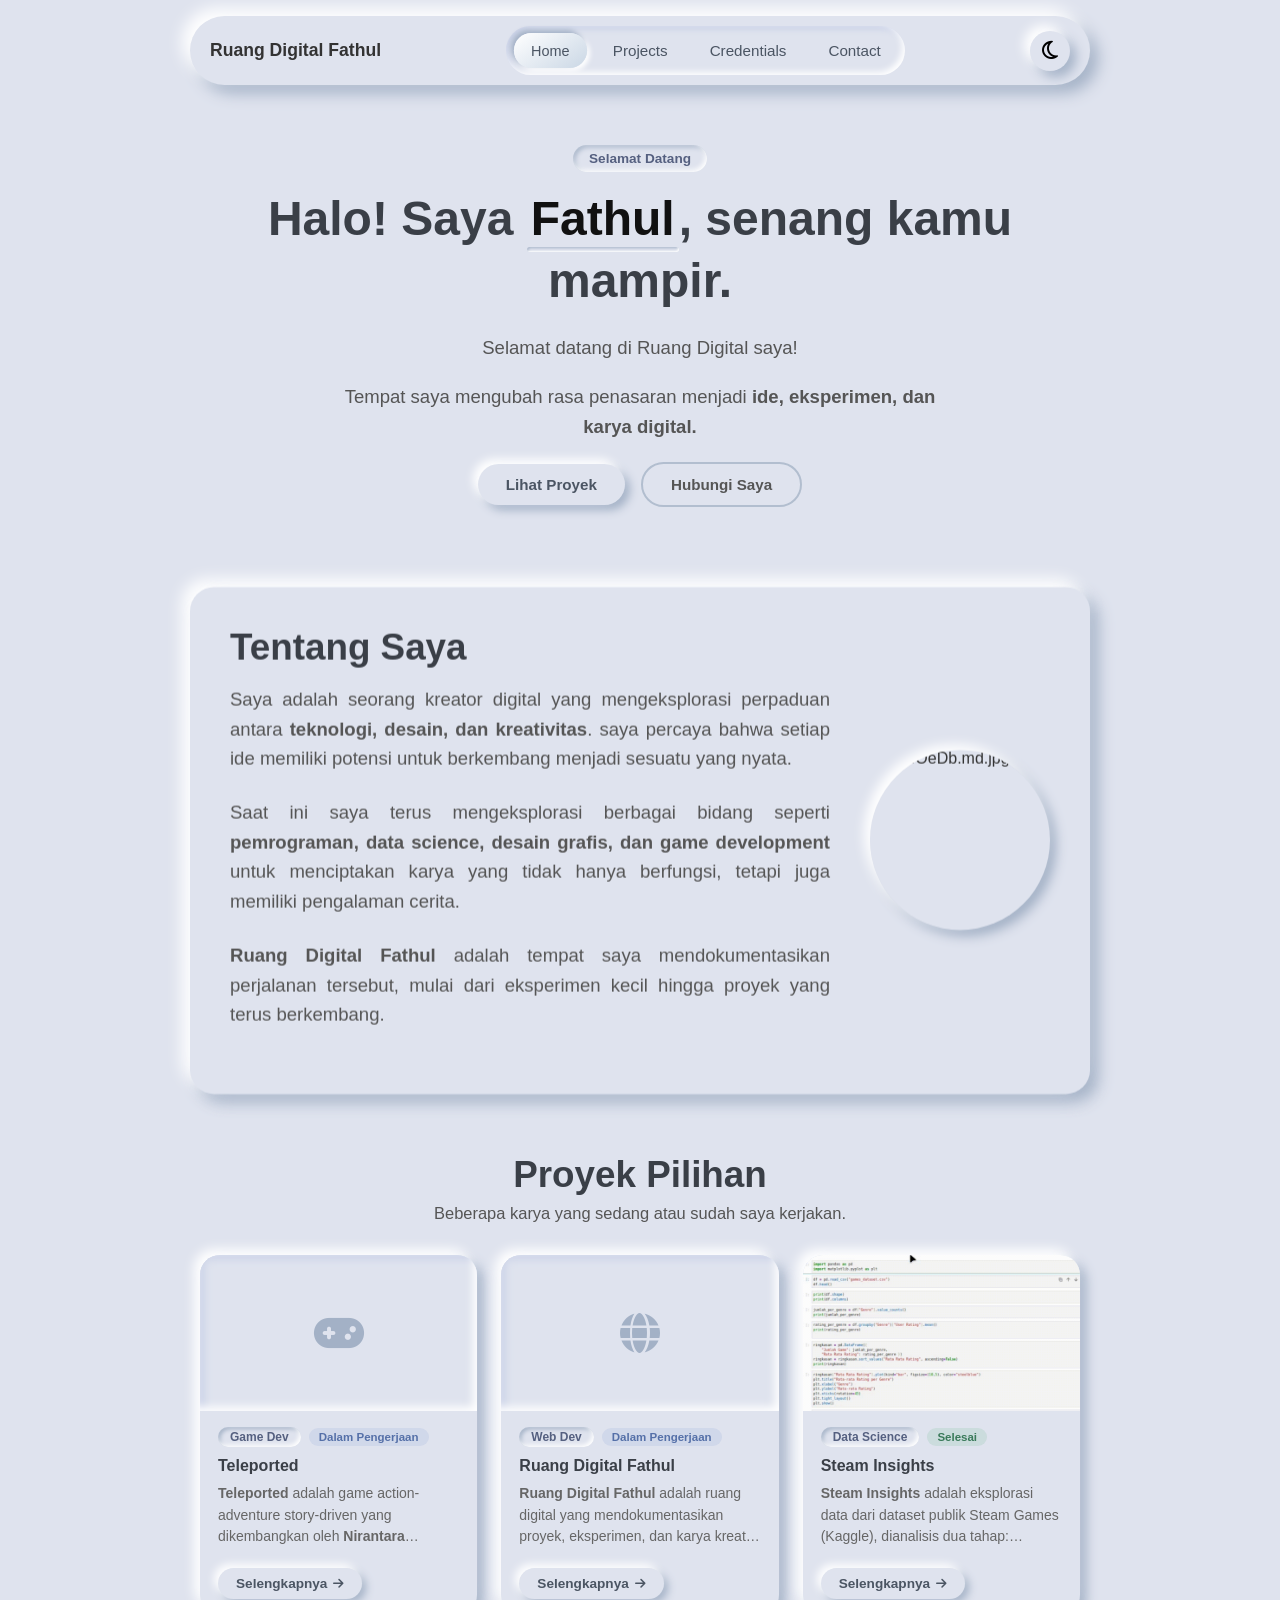
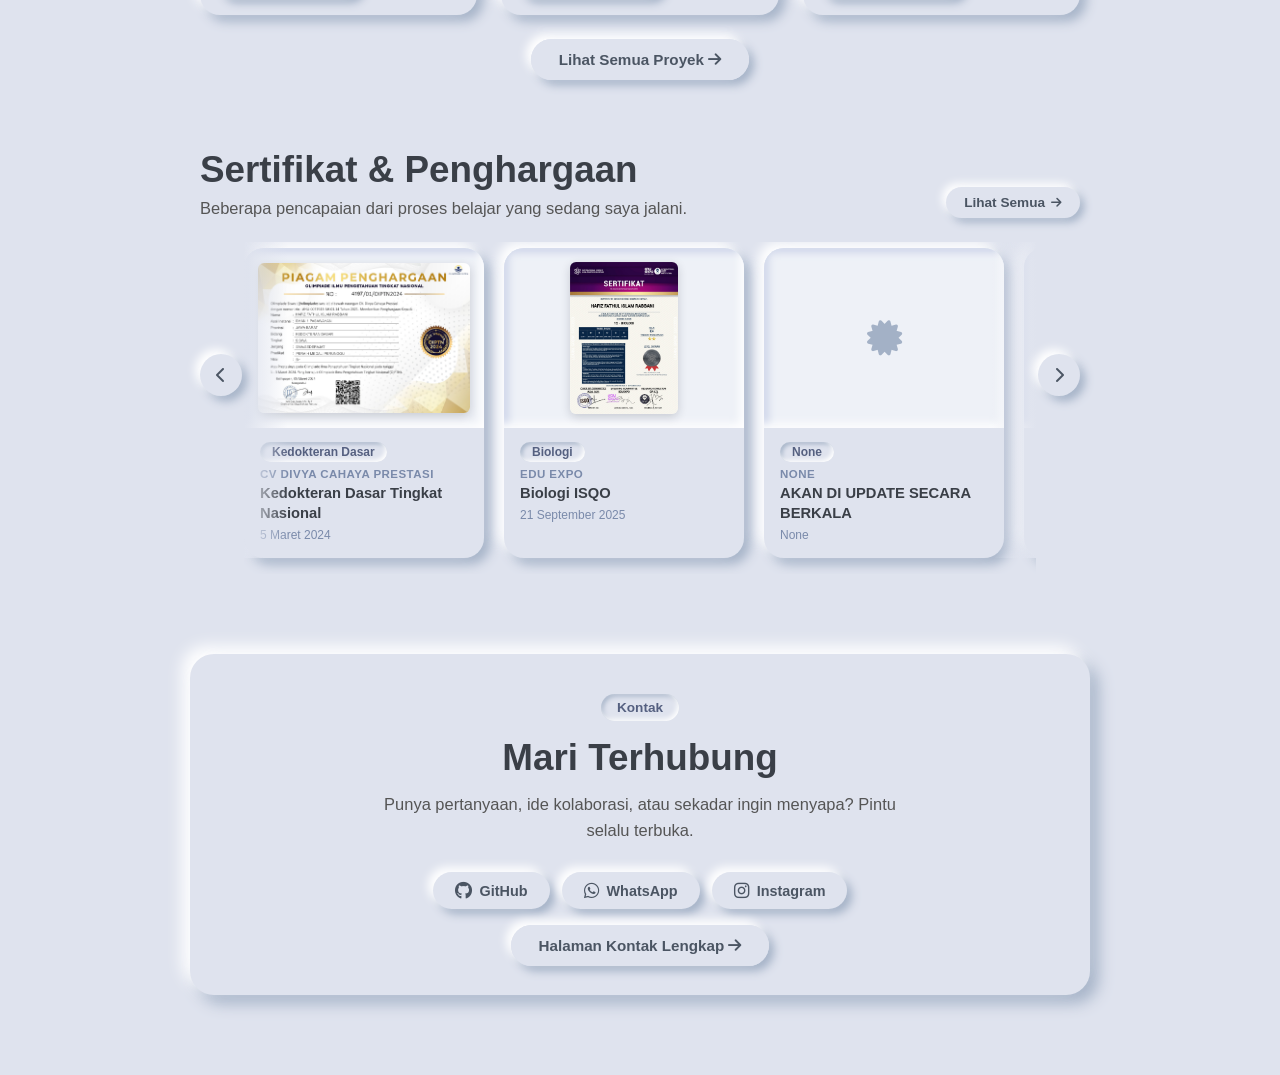
==== index.html @ 1b4dd4dc "update dan perbaikan" ====
<!DOCTYPE html>
<html lang="en">
<head>
    <meta charset="UTF-8">
    <meta name="viewport" content="width=device-width, initial-scale=1.0">
    <meta name="description" content="Ruang Digital Fathul - Temukan berbagai proyek yang telah saya kerjakan, mulai dari pengembangan web hingga Game.">
    <meta name="keywords" content="Portfolio, Ruang Digital Fathul, Proyek, Pengembangan Web, Aplikasi Mobile, Bahasa Pemrograman, Teknologi">
    <meta name="author" content="Fathul">
    <title>Ruang Digital Fathul</title>
    <link rel="stylesheet" href="style.css">
    <link rel="stylesheet" href="https://cdnjs.cloudflare.com/ajax/libs/font-awesome/6.5.0/css/all.min.css">
</head>
<body>
    <header>
        <nav class="wrapper">
            <a class="logo" href="index.html">Ruang Digital Fathul</a>
            <ul>
                <li><a href="index.html">Home</a></li>
                <li><a href="projects.html">Projects</a></li>
                <li><a href="credentials.html">Credentials</a></li>
                <li><a href="contact.html">Contact</a></li>
            </ul>
            <div class="nav-actions">
                <button id="burger-btn"><i class="fa-solid fa-bars"></i></button>
                <button id="theme-btn"><i class="fa-regular fa-moon"></i></button>
            </div>
        </nav>
    </header>
    <main>
        <section class="hero-section">
            <div class="hero-content">
                <span class="badge">Selamat Datang</span>
                <h1>Halo! Saya <span class="highlight">Fathul</span>, senang kamu mampir.</h1>
                <p>Selamat datang di Ruang Digital saya!</p>
                <p>Tempat saya mengubah rasa penasaran menjadi <strong>ide, eksperimen, dan karya digital.</strong></p>
                <div class="hero-buttons">
                    <a href="projects.html" class="btn-primary">Lihat Proyek</a>
                    <a href="contact.html" class="btn-secondary">Hubungi Saya</a>
                </div>
            </div>
        </section>

        <section class="about-section hidden">
            <div class="about-content">
                <div class="about-text">
                    <h2>Tentang Saya</h2>
                    <p>Saya adalah seorang kreator digital yang mengeksplorasi perpaduan antara <strong>teknologi, desain, dan kreativitas</strong>. saya percaya bahwa setiap ide memiliki potensi untuk berkembang menjadi sesuatu yang nyata.</p>
                    <p>Saat ini saya terus mengeksplorasi berbagai bidang seperti <strong>pemrograman, data science, desain grafis, dan game development</strong> untuk menciptakan karya yang tidak hanya berfungsi, tetapi juga memiliki pengalaman cerita.</p>
                    <p><strong>Ruang Digital Fathul</strong> adalah tempat saya mendokumentasikan perjalanan tersebut, mulai dari eksperimen kecil hingga proyek yang terus berkembang.</p>
                </div>
                <div class="about-image">
                    <div class="image-container">
                        <img src="https://iili.io/C74OeDb.md.jpg" alt="C74OeDb.md.jpg" border="0">
                    </div>
                </div>
            </div>
        </section>

        <section class="projects-section hidden">
            <div class="projects-header">
                <h2>Proyek Pilihan</h2>
                <p>Beberapa karya yang sedang atau sudah saya kerjakan.</p>
            </div>
            <div class="projects-grid">
                <div class="project-card">
                    <div class="project-card-top">
                        <div class="project-thumbnail placeholder-thumb">
                            <i class="fa-solid fa-gamepad"></i>
                        </div>
                    </div>
                    <div class="project-card-body">
                        <div class="project-meta">
                            <span class="project-tag">Game Dev</span>
                            <span class="project-status status-wip">Dalam Pengerjaan</span>
                        </div>
                        <h3>Teleported</h3>
                        <p><strong>Teleported</strong> adalah game action-adventure story-driven yang dikembangkan oleh <strong>Nirantara Interactive</strong>. Game ini mengajak pemain menjelajahi dunia misterius dengan sistem pertarungan berbasis emosi, dipadukan dengan eksplorasi, teka-teki, dan narasi yang berfokus pada perjalanan karakter. Saat ini, Teleported masih berada dalam tahap pengembangan, dengan proses yang mencakup perancangan mekanik gameplay, penulisan cerita, pembuatan aset, hingga implementasi sistem menggunakan Godot Engine 3. Proyek ini menjadi langkah awal Nirantara Interactive dalam menghadirkan pengalaman bermain yang memadukan aksi, emosi, dan cerita yang mendalam.</p>
                    </div>
                    <div class="project-card-footer">
                        <a href="projects.html" class="btn-card">Selengkapnya <i class="fa-solid fa-arrow-right"></i></a>
                    </div>
                </div>

                <div class="project-card">
                    <div class="project-card-top">
                        <div class="project-thumbnail placeholder-thumb">
                            <i class="fa-solid fa-globe"></i>
                        </div>
                    </div>
                    <div class="project-card-body">
                        <div class="project-meta">
                            <span class="project-tag">Web Dev</span>
                            <span class="project-status status-wip">Dalam Pengerjaan</span>
                        </div>
                        <h3>Ruang Digital Fathul</h3>
                        <p><strong>Ruang Digital Fathul</strong> adalah ruang digital yang mendokumentasikan proyek, eksperimen, dan karya kreatif di dunia teknologi.</p>
                    </div>
                    <div class="project-card-footer">
                        <a href="projects.html" class="btn-card">Selengkapnya <i class="fa-solid fa-arrow-right"></i></a>
                    </div>
                </div>

                <div class="project-card">
                    <div class="project-card-top">
                        <div class="project-thumbnail">
                            <img src="assets/preview.gif" alt="Preview analisis Steam Games Dataset" class="project-thumbnail-gif">
                        </div>
                    </div>
                    <div class="project-card-body">
                        <div class="project-meta">
                            <span class="project-tag">Data Science</span>
                            <span class="project-status status-done">Selesai</span>
                        </div>
                        <h3>Steam Insights</h3>
                        <p><strong>Steam Insights</strong> adalah eksplorasi data dari dataset publik Steam Games (Kaggle), dianalisis dua tahap: pertama di Google Sheets menggunakan fungsi spreadsheet, lalu direplikasi di Python dengan Pandas untuk menemukan pola dan insight dari ribuan game di Steam.</p>
                    </div>
                    <div class="project-card-footer">
                        <a href="projects.html" class="btn-card">Selengkapnya <i class="fa-solid fa-arrow-right"></i></a>
                    </div>
                </div>
            </div>
            <div class="projects-cta">
                <a href="projects.html" class="btn-primary">Lihat Semua Proyek <i class="fa-solid fa-arrow-right"></i></a>
            </div>
        </section>

        <section class="certificates-section hidden">
            <div class="certificates-header">
                <div>
                    <h2>Sertifikat & Penghargaan</h2>
                    <p>Beberapa pencapaian dari proses belajar yang sedang saya jalani.</p>
                </div>
                <a href="credentials.html" class="btn-card">Lihat Semua <i class="fa-solid fa-arrow-right"></i></a>
            </div>
            <div class="cert-slider-wrap">
                <button class="cert-slider-nav prev" id="cert-prev" aria-label="Sertifikat sebelumnya">
                    <i class="fa-solid fa-chevron-left"></i>
                </button>
                <button class="cert-slider-nav next" id="cert-next" aria-label="Sertifikat berikutnya">
                    <i class="fa-solid fa-chevron-right"></i>
                </button>
                <div class="cert-slider-fade left" id="cert-fade-left"></div>
                <div class="cert-slider-fade right" id="cert-fade-right"></div>
                <div class="cert-slider" id="cert-slider">
                    <div class="cert-card">
                        <div class="cert-thumb">
                            <img src="assets/PIAGAM SMA OIPTN HAFIZ FATHUL ISLAM RABBANI_page-0001.jpg" alt="Kedokteran Dasar">
                        </div>
                        <div class="cert-card-body">
                            <span class="cert-tag">Kedokteran Dasar</span>
                            <span class="cert-issuer">CV Divya Cahaya Prestasi</span>
                            <h3>Kedokteran Dasar Tingkat Nasional</h3>
                            <span class="cert-date">5 Maret 2024</span>
                        </div>
                    </div>

                    <div class="cert-card">
                        <div class="cert-thumb">
                            <img src="assets/HAFIZ FATHUL ISLAM RABBANI - SERTIFIKAT ISQO TAHUN 2025_page-0001.jpg" alt="Biologi">
                        </div>
                        <div class="cert-card-body">
                            <span class="cert-tag">Biologi</span>
                            <span class="cert-issuer">EDU EXPO</span>
                            <h3>Biologi ISQO</h3>
                            <span class="cert-date">21 September 2025</span>
                        </div>
                    </div>

                    <div class="cert-card">
                        <div class="cert-thumb">
                            <i class="fa-solid fa-certificate"></i>
                        </div>
                        <div class="cert-card-body">
                        <span class="cert-tag">None</span>
                        <span class="cert-issuer">None</span>
                        <h3>AKAN DI UPDATE SECARA BERKALA</h3>
                        <span class="cert-date">None</span>
                    </div>
                    </div>

                    <div class="cert-card">
                        <div class="cert-thumb">
                            <i class="fa-solid fa-certificate"></i>
                        </div>
                        <div class="cert-card-body">
                            <span class="cert-tag">None</span>
                            <span class="cert-issuer">None</span>
                            <h3>AKAN DI UPDATE SECARA BERKALA</h3>
                            <span class="cert-date">None</span>
                        </div>
                    </div>
                     <div class="cert-card">
                        <div class="cert-thumb">
                            <i class="fa-solid fa-certificate"></i>
                        </div>
                        <div class="cert-card-body">
                            <span class="cert-tag">None</span>
                            <span class="cert-issuer">None</span>
                            <h3>AKAN DI UPDATE SECARA BERKALA</h3>
                            <span class="cert-date">None</span>
                        </div>
                    </div>
                </div>
            </div>
        </section>

        <section class="contact-section hidden">
            <div class="contact-inner">
                <span class="badge">Kontak</span>
                <h2>Mari Terhubung</h2>
                <p>Punya pertanyaan, ide kolaborasi, atau sekadar ingin menyapa? Pintu selalu terbuka.</p>
                <div class="contact-socials">
                    <a href="https://github.com/MinervaVermillion" target="_blank" class="social-btn">
                        <i class="fa-brands fa-github"></i>
                        <span>GitHub</span>
                    </a>
                    <a href="https://wa.me/6288218930237" target="_blank" class="social-btn">
                        <i class="fa-brands fa-whatsapp"></i>
                        <span>WhatsApp</span>
                    </a>
                    <a href="https://instagram.com/fathulfrancois?igsh=bm1hYWwyeXJ0a3Zn" target="_blank" class="social-btn">
                        <i class="fa-brands fa-instagram"></i>
                        <span>Instagram</span>
                    </a>
                </div>
                <a href="contact.html" class="btn-primary">Halaman Kontak Lengkap <i class="fa-solid fa-arrow-right"></i></a>
            </div>
        </section>
    </main>
    <script src="script.js"></script>
</body>
</html>
---- style.css ----
* {
    box-sizing: border-box;
    margin: 0;
    padding: 0;
    -webkit-tap-highlight-color: transparent;
}

html {
    scroll-behavior: smooth;
}

body {
    font-family: 'Segoe UI', Arial, sans-serif;
    background-color: #dfe3ee;
    color: #333;
    padding: 0 16px;
    overflow-x: hidden;
    transition: background-color .4s ease, color .4s ease;
}

a {
    text-decoration: none;
    color: #333;
}

.logo {
    font-weight: bold;
    font-size: 1.1rem;
}

.wrapper {
    position: relative;
    display: flex;
    justify-content: space-between;
    align-items: center;
    max-width: 900px;
    margin: 16px auto;
    padding: 10px 20px;
    border-radius: 999px;
    background: #dfe3ee;
    box-shadow: -8px -8px 16px #ffffff, 8px 8px 16px #a3b1c6;
    transition: background-color .4s ease, box-shadow .4s ease;
}

@keyframes fadeInUp {
    from {
        opacity: 0;
        transform: translateY(20px);
    }
    to {
        opacity: 1;
        transform: translateY(0);
    }
}

.logo, ul li, .nav-actions {
    opacity: 0;
    animation: fadeInUp 0.6s cubic-bezier(0.25, 1, 0.5, 1) forwards;
}

.logo {
    animation-delay: 0.1s;
}

ul li:nth-child(1) {
    animation-delay: 0.2s;
}

ul li:nth-child(2) {
    animation-delay: 0.3s;
}

ul li:nth-child(3) {
    animation-delay: 0.4s;
}

ul li:nth-child(4) {
    animation-delay: 0.5s;
}

.nav-actions {
    animation-delay: 0.6s;
}

ul {
    display: flex;
    gap: 6px;
    padding: 6px;
    border-radius: 999px;
    list-style: none;
    align-items: center;
    box-shadow: inset -3px -3px 6px #ffffff, inset 3px 3px 6px #c8d0e7;
    transition: all .4s ease;
}

ul a {
    display: block;
    padding: 10px 18px;
    border-radius: 999px;
    color: #4b5563;
    font-size: 0.95rem;
    transition: background-color .3s ease, color .3s ease, transform .2s ease;
}

ul a:hover {
    transform: translateY(-2px);
}

ul a.active {
    background: linear-gradient(145deg, #ffffff, #cad7e5);
    box-shadow: -3px -3px 6px #a3b1c6, 3px 3px 6px #ffffff;
    transform: scale(.95);
}

.nav-actions {
    display: flex;
    align-items: center;
    gap: 10px;
}

#theme-btn, #burger-btn {
    background: none;
    border: none;
    cursor: pointer;
    font-size: 1.3rem;
    border-radius: 50%;
    display: grid;
    place-items: center;
    transition: background-color .4s ease, box-shadow .4s ease, color .4s ease, transform 0.1s ease;
}

#theme-btn {
    width: 40px;
    height: 40px;
    box-shadow: -6px -6px 12px #ffffff, 6px 6px 12px #a3b1c6;
}

#theme-btn i {
    transition: .4s;
}

#burger-btn {
    display: none;
    width: 40px;
    height: 40px;
    border-radius: 50%;
    box-shadow: -4px -4px 8px #ffffff, 4px 4px 8px #c8d0e7;
}

#theme-btn:active, #burger-btn:active, .btn-primary:active {
    transform: scale(0.95);
}

.hero-section {
    max-width: 900px;
    margin: 40px auto 60px auto;
    padding: 20px 10px;
    text-align: center;
    animation: fadeInUp 0.8s cubic-bezier(0.25, 1, 0.5, 1) forwards;
    animation-delay: 0.7s;
    opacity: 0;
}

.badge {
    display: inline-block;
    padding: 6px 16px;
    border-radius: 999px;
    font-size: 0.85rem;
    font-weight: 600;
    color: #556080;
    margin-bottom: 16px;
    box-shadow: inset -2px -2px 5px #ffffff, inset 2px 2px 5px #a3b1c6;
    transition: color .4s ease, background-color .4s ease, box-shadow .4s ease;
}

.hero-section h1 {
    font-size: calc(1.8rem + 1.5vw);
    line-height: 1.3;
    margin-bottom: 20px;
    color: #3a3f47;
    transition: color .4s ease;
}

.hero-content .highlight {
    position: relative;
    font-weight: 800;
    color: #111111;
    display: inline-block;
    padding: 0 4px;
    transition: color .4s ease;
}

.hero-content .highlight::after {
    content: '';
    position: absolute;
    bottom: -2px;
    left: 0;
    width: 100%;
    height: 5px;
    border-radius: 999px;
    background: #dfe3ee;
    box-shadow: inset -1px -1px 2px #ffffff, inset 1px 1px 3px #a3b1c6;
    z-index: -1;
    transition: background-color .4s ease, box-shadow .4s ease;
}

.hero-content p {
    font-size: calc(1rem + 0.2vw);
    color: #555;
    max-width: 620px;
    margin: 0 auto 20px auto;
    line-height: 1.6;
    transition: color .4s ease;
}

.hero-buttons {
    display: flex;
    justify-content: center;
    align-items: center;
    gap: 16px;
}

.btn-primary, .btn-secondary {
    padding: 12px 28px;
    border-radius: 999px;
    font-weight: 600;
    font-size: 0.95rem;
    transition: all 0.3s ease;
}

.btn-primary {
    background: #dfe3ee;
    color: #4b5563;
    box-shadow: -5px -5px 10px #ffffff, 5px 5px 10px #a3b1c6;
}

.btn-primary:hover {
    box-shadow: -2px -2px 5px #ffffff, 2px 2px 5px #a3b1c6;
    transform: translateY(-1px);
}

.btn-secondary {
    background: transparent;
    color: #555;
    border: 2px solid #b2becf;
}

.btn-secondary:hover {
    background: #dfe3ee;
    box-shadow: inset -3px -3px 6px #ffffff, inset 3px 3px 6px #a3b1c6;
}

body.dark {
    background-color: #1e2230;
    color: #d1d9f0;
}

body.dark .wrapper {
    background-color: #1e2230;
    box-shadow: -8px -8px 15px #13161e, 8px 8px 15px #292e40;
}

body.dark a {
    color: #d1d9f0;
}

body.dark ul {
    box-shadow: inset -4px -4px 8px #13161e, inset 4px 4px 8px #292e40;
}

body.dark ul a.active {
    background: linear-gradient(145deg, #292e40, #13161e);
    box-shadow: inset -4px -4px 8px #292e40, inset 4px 4px 8px #13161e;
    color: #d1d9f0;
}

body.dark #burger-btn {
    color: #d1d9f0;
    box-shadow: -4px -4px 8px #13161e, 4px 4px 8px #292e40;
}

body.dark #theme-btn {
    box-shadow: -8px -8px 15px #13161e, 8px 8px 15px #292e40;
}

body.dark #theme-btn i {
    color: #d1d9f0;
    transform: rotate(180deg);
}

body.dark .hero-section h1 {
    color: #a3b1c6;
}

body.dark .hero-content .highlight {
    color: #ffffff;
}

body.dark .hero-content .highlight::after {
    background: #1e2230;
    box-shadow: inset -1px -1px 2px #292e40, inset 1px 1px 3px #13161e;
}

body.dark .badge {
    color: #a3b1c6;
    box-shadow: inset -2px -2px 5px #292e40, inset 2px 2px 5px #13161e;
}

body.dark .hero-content p {
    color: #a3b1c6;
}

body.dark .btn-primary {
    background: #1e2230;
    color: #d1d9f0;
    box-shadow: -5px -5px 10px #13161e, 5px 5px 10px #292e40;
}

body.dark .btn-primary:hover {
    box-shadow: -2px -2px 5px #13161e, 2px 2px 5px #292e40;
}

body.dark .btn-secondary {
    color: #a3b1c6;
    border-color: #292e40;
}

body.dark .btn-secondary:hover {
    background: #1e2230;
    box-shadow: inset -3px -3px 6px #13161e, inset 3px 3px 6px #292e40;
}

.about-section {
    max-width: 900px;
    margin: 60px auto 60px auto;
    padding: 40px;
    border-radius: 24px;
    background: #dfe3ee;
    box-shadow: -8px -8px 16px #ffffff, 8px 8px 16px #a3b1c6;
    transition: background-color .4s ease, box-shadow .4s ease, opacity 0.8s cubic-bezier(0.25, 1, 0.5, 1), transform 0.8s cubic-bezier(0.25, 1, 0.5, 1);
    will-change: opacity, transform;
}

.about-content {
    display: flex;
    gap: 40px;
    align-items: center;
}

.about-text {
    flex: 1;
}

.about-text h2 {
    font-size: calc(1.5rem + 1vw);
    margin-bottom: 16px;
    color: #3a3f47;
    transition: color .4s ease;
}

.about-text p {
    font-size: calc(1rem + 0.2vw);
    text-align: justify;
    margin-bottom: 24px;
    color: #555;
    line-height: 1.6;
    transition: color .4s ease;
}

.about-image {
    flex-shrink: 0;
}

.image-container {
    width: 180px;
    height: 180px;
    border-radius: 50%;
    box-shadow: -6px -6px 12px #ffffff, 6px 6px 12px #a3b1c6;
    overflow: hidden;
}

.image-container img {
    width: 100%;
    height: 100%;
    object-fit: cover;
}

body.dark .about-section {
    background-color: #1e2230;
    box-shadow: -8px -8px 15px #13161e, 8px 8px 15px #292e40;
}

body.dark .about-text h2 {
    color: #a3b1c6;
}

body.dark .about-text p {
    color: #a3b1c6;
}

body.dark .image-container {
    background: #1e2230;
    box-shadow: -6px -6px 12px #13161e, 6px 6px 12px #292e40;
}

.about-section.hidden {
  opacity: 0 !important;
    transform: translateY(20px) !important;
}

.about-section.visible {
    opacity: 1 !important;
    transform: translateY(0) !important;
}

.projects-section {
    max-width: 900px;
    margin: 0 auto 80px auto;
    padding: 0 10px;
    transition: opacity 0.8s cubic-bezier(0.25, 1, 0.5, 1), transform 0.8s cubic-bezier(0.25, 1, 0.5, 1);
    will-change: opacity, transform;
}

.projects-section.hidden {
    opacity: 0;
    transform: translateY(20px);
}

.projects-section.visible {
    opacity: 1;
    transform: translateY(0);
}

.projects-header {
    text-align: center;
    margin-bottom: 32px;
}

.projects-header h2 {
    font-size: calc(1.5rem + 1vw);
    color: #3a3f47;
    margin-bottom: 8px;
    transition: color .4s ease;
}

.projects-header p {
    font-size: calc(0.95rem + 0.1vw);
    color: #555;
    transition: color .4s ease;
}

.projects-grid {
    display: grid;
    grid-template-columns: repeat(3, 1fr);
    gap: 24px;
    margin-bottom: 36px;
}

.project-card {
    border-radius: 20px;
    background: #dfe3ee;
    box-shadow: -6px -6px 12px #ffffff, 6px 6px 12px #a3b1c6;
    overflow: hidden;
    display: flex;
    flex-direction: column;
    transition: background-color .4s ease, box-shadow .4s ease, transform .3s ease;
}

.project-card:hover {
    transform: translateY(-4px);
    box-shadow: -8px -8px 16px #ffffff, 8px 8px 16px #a3b1c6;
}

.project-thumbnail {
    width: 100%;
    aspect-ratio: 16 / 9;
    display: flex;
    align-items: center;
    justify-content: center;
}

.placeholder-thumb {
    background: #dfe3ee;
    box-shadow: inset -4px -4px 8px #ffffff, inset 4px 4px 8px #c8d0e7;
    font-size: 2.5rem;
    color: #a3b1c6;
    transition: background-color .4s ease, box-shadow .4s ease, color .4s ease;
}

.project-thumbnail img,
.placeholder-thumb-lg img,
.project-thumbnail-gif {
    width: 100%;
    height: 100%;
    object-fit: cover;
    display: block;
}

.project-card-body {
    padding: 16px 18px 8px 18px;
    flex: 1;
}

.project-meta {
    display: flex;
    align-items: center;
    gap: 8px;
    margin-bottom: 10px;
    flex-wrap: wrap;
}

.project-tag {
    display: inline-block;
    padding: 3px 12px;
    border-radius: 999px;
    font-size: 0.75rem;
    font-weight: 600;
    color: #556080;
    box-shadow: inset -2px -2px 4px #ffffff, inset 2px 2px 4px #a3b1c6;
    transition: color .4s ease, box-shadow .4s ease;
}

.project-status {
    display: inline-block;
    padding: 3px 10px;
    border-radius: 999px;
    font-size: 0.72rem;
    font-weight: 600;
}

.status-wip {
    background: rgba(99, 130, 200, 0.12);
    color: #5570a8;
}

.status-idea {
    background: rgba(160, 120, 80, 0.12);
    color: #8a6040;
}

.status-done {
    background: rgba(60, 160, 100, 0.12);
    color: #3a7a5a;
}

.project-card-body h3 {
    font-size: 1rem;
    font-weight: 700;
    color: #3a3f47;
    margin-bottom: 8px;
    transition: color .4s ease;
}

.project-card-body p {
    font-size: 0.875rem;
    color: #666;
    line-height: 1.55;
    transition: color .4s ease;
   
}

.projects-section .project-card-body p {
    display: -webkit-box;
    -webkit-line-clamp: 3;
    -webkit-box-orient: vertical;
    overflow: hidden;
}

.other-projects .project-card-body p,
.featured-body p {
    display: block;
    overflow: visible;
    -webkit-line-clamp: none;
}

.project-card-footer {
    padding: 12px 18px 16px 18px;
}

.btn-card {
    display: inline-flex;
    align-items: center;
    gap: 6px;
    padding: 8px 18px;
    border-radius: 999px;
    font-size: 0.85rem;
    font-weight: 600;
    color: #4b5563;
    background: #dfe3ee;
    box-shadow: -4px -4px 8px #ffffff, 4px 4px 8px #a3b1c6;
    transition: box-shadow .3s ease, transform .2s ease, color .4s ease, background-color .4s ease;
}

.btn-card:hover {
    box-shadow: -2px -2px 4px #ffffff, 2px 2px 4px #a3b1c6;
    transform: translateY(-1px);
}

.btn-card i {
    font-size: 0.75rem;
    transition: transform .2s ease;
}

.btn-card:hover i {
    transform: translateX(3px);
}

.projects-cta {
    text-align: center;
}

body.dark .projects-header h2 {
    color: #a3b1c6;
}

body.dark .projects-header p {
    color: #7a8aaa;
}

body.dark .project-card {
    background-color: #1e2230;
    box-shadow: -6px -6px 12px #13161e, 6px 6px 12px #292e40;
}

body.dark .project-card:hover {
    box-shadow: -8px -8px 16px #13161e, 8px 8px 16px #292e40;
}

body.dark .placeholder-thumb {
    background: #1e2230;
    box-shadow: inset -4px -4px 8px #13161e, inset 4px 4px 8px #292e40;
    color: #4a5470;
}

body.dark .project-tag {
    color: #7a8aaa;
    box-shadow: inset -2px -2px 4px #13161e, inset 2px 2px 4px #292e40;
}

body.dark .status-wip {
    background: rgba(99, 130, 200, 0.10);
    color: #7a9ad0;
}

body.dark .status-idea {
    background: rgba(180, 140, 80, 0.10);
    color: #b08040;
}

body.dark .status-done {
    background: rgba(60, 160, 100, 0.10);
    color: #50a070;
}

body.dark .project-card-body h3 {
    color: #c8d0e7;
}

body.dark .project-card-body p {
    color: #7a8aaa;
}

body.dark .btn-card {
    color: #d1d9f0;
    background: #1e2230;
    box-shadow: -4px -4px 8px #13161e, 4px 4px 8px #292e40;
}

body.dark .btn-card:hover {
    box-shadow: -2px -2px 4px #13161e, 2px 2px 4px #292e40;
}

.page-header,
.featured-section,
.other-projects {
    transition: opacity 0.8s cubic-bezier(0.25, 1, 0.5, 1), transform 0.8s cubic-bezier(0.25, 1, 0.5, 1);
    will-change: opacity, transform;
}

.page-header.hidden,
.featured-section.hidden,
.other-projects.hidden {
    opacity: 0;
    transform: translateY(40px);
}

.page-header.visible,
.featured-section.visible,
.other-projects.visible {
    opacity: 1;
    transform: translateY(0);
}

.page-header {
    max-width: 900px;
    margin: 40px auto 32px auto;
    padding: 0 10px;
    text-align: center;
}

.page-header h1 {
    font-size: calc(1.8rem + 1.5vw);
    line-height: 1.3;
    margin-bottom: 16px;
    color: #3a3f47;
    transition: color .4s ease;
}

.page-header p {
    font-size: calc(1rem + 0.2vw);
    color: #555;
    max-width: 580px;
    margin: 0 auto;
    line-height: 1.6;
    transition: color .4s ease;
}

.featured-section {
    max-width: 900px;
    margin: 0 auto 48px auto;
    padding: 0 10px;
}

.featured-label {
    font-size: 0.8rem;
    font-weight: 700;
    color: #7a8aaa;
    text-transform: uppercase;
    letter-spacing: 0.08em;
    margin-bottom: 12px;
    display: flex;
    align-items: center;
    gap: 6px;
    transition: color .4s ease;
}

.featured-label i {
    color: #c4a55a;
}

.featured-card {
    border-radius: 24px;
    background: #dfe3ee;
    box-shadow: -8px -8px 16px #ffffff, 8px 8px 16px #a3b1c6;
    overflow: hidden;
    display: flex;
    transition: background-color .4s ease, box-shadow .4s ease;
}

.placeholder-thumb-lg {
    width: 320px;
    flex-shrink: 0;
    display: flex;
    align-items: center;
    justify-content: center;
    font-size: 4rem;
    color: #a3b1c6;
    background: #dfe3ee;
    box-shadow: inset -4px -4px 10px #ffffff, inset 4px 4px 10px #c8d0e7;
    transition: background-color .4s ease, box-shadow .4s ease, color .4s ease;
    min-height: 260px;
}

.featured-body {
    padding: 32px;
    flex: 1;
    display: flex;
    flex-direction: column;
    gap: 12px;
}

.featured-body h2 {
    font-size: calc(1.4rem + 0.8vw);
    color: #3a3f47;
    transition: color .4s ease;
}

.featured-body p {
    font-size: 0.9rem;
    color: #555;
    line-height: 1.65;
    transition: color .4s ease;
}

.featured-tech {
    display: flex;
    flex-wrap: wrap;
    gap: 8px;
    margin-top: 4px;
}

.tech-chip {
    display: inline-flex;
    align-items: center;
    gap: 6px;
    padding: 5px 14px;
    border-radius: 999px;
    font-size: 0.78rem;
    font-weight: 600;
    color: #556080;
    box-shadow: inset -2px -2px 4px #ffffff, inset 2px 2px 4px #a3b1c6;
    transition: color .4s ease, box-shadow .4s ease;
}

.featured-actions {
    display: flex;
    gap: 12px;
    flex-wrap: wrap;
    margin-top: 4px;
}

.featured-actions .btn-primary,
.featured-actions .btn-secondary {
    display: inline-flex;
    align-items: center;
    gap: 8px;
    padding: 10px 22px;
    font-size: 0.9rem;
}

.other-projects {
    max-width: 900px;
    margin: 0 auto 80px auto;
    padding: 0 10px;
}

.section-title {
    font-size: calc(1.2rem + 0.5vw);
    color: #3a3f47;
    margin-bottom: 24px;
    transition: color .4s ease;
}

body.dark .page-header h1 {
    color: #a3b1c6;
}

body.dark .page-header p {
    color: #7a8aaa;
}

body.dark .featured-card {
    background-color: #1e2230;
    box-shadow: -8px -8px 15px #13161e, 8px 8px 15px #292e40;
}

body.dark .placeholder-thumb-lg {
    background: #1e2230;
    box-shadow: inset -4px -4px 10px #13161e, inset 4px 4px 10px #292e40;
    color: #4a5470;
}

body.dark .featured-label {
    color: #4a5470;
}

body.dark .featured-body h2 {
    color: #c8d0e7;
}

body.dark .featured-body p {
    color: #7a8aaa;
}

body.dark .tech-chip {
    color: #7a8aaa;
    box-shadow: inset -2px -2px 4px #13161e, inset 2px 2px 4px #292e40;
}

body.dark .section-title {
    color: #a3b1c6;
}

.contact-section {
    max-width: 900px;
    margin: 0 auto 80px auto;
    padding: 40px;
    border-radius: 24px;
    background: #dfe3ee;
    box-shadow: -8px -8px 16px #ffffff, 8px 8px 16px #a3b1c6;
    text-align: center;
    transition: background-color .4s ease, box-shadow .4s ease, opacity 0.8s cubic-bezier(0.25, 1, 0.5, 1), transform 0.8s cubic-bezier(0.25, 1, 0.5, 1);
    will-change: opacity, transform;
}

.contact-section.hidden {
    opacity: 0;
    transform: translateY(40px);
}

.contact-section.visible {
    opacity: 1;
    transform: translateY(0);
}

.contact-inner h2 {
    font-size: calc(1.5rem + 1vw);
    color: #3a3f47;
    margin-bottom: 12px;
    transition: color .4s ease;
}

.contact-inner p {
    font-size: calc(0.95rem + 0.1vw);
    color: #555;
    max-width: 520px;
    margin: 0 auto 28px auto;
    line-height: 1.6;
    transition: color .4s ease;
}

.contact-socials {
    display: flex;
    justify-content: center;
    gap: 12px;
    flex-wrap: wrap;
    margin-bottom: 28px;
}

.social-btn {
    display: inline-flex;
    align-items: center;
    gap: 8px;
    padding: 10px 22px;
    border-radius: 999px;
    font-size: 0.9rem;
    font-weight: 600;
    color: #4b5563;
    background: #dfe3ee;
    box-shadow: -5px -5px 10px #ffffff, 5px 5px 10px #a3b1c6;
    transition: box-shadow .3s ease, transform .2s ease, color .4s ease, background-color .4s ease;
}

.social-btn:hover {
    box-shadow: -2px -2px 5px #ffffff, 2px 2px 5px #a3b1c6;
    transform: translateY(-2px);
}

.social-btn i {
    font-size: 1.1rem;
}

body.dark .contact-section {
    background-color: #1e2230;
    box-shadow: -8px -8px 15px #13161e, 8px 8px 15px #292e40;
}

body.dark .contact-inner h2 {
    color: #a3b1c6;
}

body.dark .contact-inner p {
    color: #7a8aaa;
}

body.dark .social-btn {
    color: #d1d9f0;
    background: #1e2230;
    box-shadow: -5px -5px 10px #13161e, 5px 5px 10px #292e40;
}

body.dark .social-btn:hover {
    box-shadow: -2px -2px 5px #13161e, 2px 2px 5px #292e40;
}

.certificates-section {
    max-width: 900px;
    margin: 0 auto 80px auto;
    padding: 0 10px;
    transition: opacity 0.8s cubic-bezier(0.25, 1, 0.5, 1), transform 0.8s cubic-bezier(0.25, 1, 0.5, 1);
    will-change: opacity, transform;
}

.certificates-section.hidden {
    opacity: 0;
    transform: translateY(20px);
}

.certificates-section.visible {
    opacity: 1;
    transform: translateY(0);
}

.certificates-header {
    display: flex;
    justify-content: space-between;
    align-items: flex-end;
    margin-bottom: 24px;
    gap: 16px;
    flex-wrap: wrap;
}

.certificates-header h2 {
    font-size: calc(1.5rem + 1vw);
    color: #3a3f47;
    margin-bottom: 8px;
    transition: color .4s ease;
}

.certificates-header p {
    font-size: calc(0.95rem + 0.1vw);
    color: #555;
    transition: color .4s ease;
}

.cert-slider-wrap {
    position: relative;
    padding: 0 44px;
}

.cert-slider-fade {
    position: absolute;
    top: 0;
    bottom: 16px;
    width: 44px;
    pointer-events: none;
    z-index: 2;
    opacity: 1;
    transition: opacity .3s ease;
}

.cert-slider-fade.left {
    left: 44px;
    background: linear-gradient(to right, #dfe3ee, transparent);
}

.cert-slider-fade.right {
    right: 44px;
    background: linear-gradient(to left, #dfe3ee, transparent);
}

.cert-slider-fade.is-hidden {
    opacity: 0;
}

body.dark .cert-slider-fade.left {
    background: linear-gradient(to right, #1e2230, transparent);
}

body.dark .cert-slider-fade.right {
    background: linear-gradient(to left, #1e2230, transparent);
}

.cert-slider-nav {
    position: absolute;
    top: 40%;
    transform: translateY(-50%);
    width: 42px;
    height: 42px;
    border-radius: 50%;
    border: none;
    background: #dfe3ee;
    box-shadow: -5px -5px 10px #ffffff, 5px 5px 10px #a3b1c6;
    color: #4b5563;
    font-size: 1rem;
    display: grid;
    place-items: center;
    cursor: pointer;
    z-index: 5;
    transition: box-shadow .3s ease, transform .2s ease, background-color .4s ease, color .4s ease, opacity .3s ease;
}

.cert-slider-nav:hover {
    box-shadow: -2px -2px 5px #ffffff, 2px 2px 5px #a3b1c6;
}

.cert-slider-nav:active {
    transform: translateY(-50%) scale(0.95);
}

.cert-slider-nav.prev {
    left: 0;
}

.cert-slider-nav.next {
    right: 0;
}

.cert-slider-nav:disabled {
    opacity: 0;
    visibility: hidden;
    pointer-events: none;
}

body.dark .cert-slider-nav {
    background: #1e2230;
    box-shadow: -5px -5px 10px #13161e, 5px 5px 10px #292e40;
    color: #d1d9f0;
}

body.dark .cert-slider-nav:hover {
    box-shadow: -2px -2px 5px #13161e, 2px 2px 5px #292e40;
}

@media (hover: none) {
    .cert-slider-nav,
    .cert-slider-fade {
        display: none;
    }

    .cert-slider-wrap {
        padding: 0;
    }
}

@media (max-width: 680px) {
    .cert-slider-nav,
    .cert-slider-fade {
        display: none;
    }

    .cert-slider-wrap {
        padding: 0;
    }
}

.cert-slider {
    display: flex;
    gap: 20px;
    overflow-x: auto;
    scroll-snap-type: x mandatory;
    padding: 6px 6px 16px 6px;
    scrollbar-width: none;
}

.cert-slider::-webkit-scrollbar {
    display: none;
}

.cert-card {
    width: 100%;
    border-radius: 20px;
    background: #dfe3ee;
    box-shadow: -6px -6px 12px #ffffff, 6px 6px 12px #a3b1c6;
    overflow: hidden;
    display: flex;
    flex-direction: column;
    transition: background-color .4s ease, box-shadow .4s ease, transform .3s ease;
}

.cert-slider .cert-card {
    scroll-snap-align: start;
    flex: 0 0 auto;
    width: 240px;
}

.cert-card:hover {
    transform: translateY(-4px);
    box-shadow: -8px -8px 16px #ffffff, 8px 8px 16px #a3b1c6;
}

.cert-thumb {
    width: 100%;
    aspect-ratio: 4 / 3;
    display: flex;
    align-items: center;
    justify-content: center;
    background: #eef1f7;
    box-shadow: inset -4px -4px 8px #ffffff, inset 4px 4px 8px #c8d0e7;
    font-size: 2.2rem;
    color: #a3b1c6;
    transition: background-color .4s ease, box-shadow .4s ease, color .4s ease;
    overflow: hidden;
    padding: 14px;
    box-sizing: border-box;
}

.cert-thumb img {
    max-width: 100%;
    max-height: 100%;
    width: auto;
    height: auto;
    object-fit: contain;
    border-radius: 6px;
    box-shadow: 0 3px 10px rgba(30, 34, 48, 0.18);
    display: block;
}

.cert-card-body {
    padding: 14px 16px 16px 16px;
    flex: 1;
    display: flex;
    flex-direction: column;
    gap: 4px;
}

.cert-issuer {
    font-size: 0.72rem;
    font-weight: 700;
    color: #7a8aaa;
    text-transform: uppercase;
    letter-spacing: 0.04em;
    transition: color .4s ease;
}

.cert-tag {
    display: inline-block;
    padding: 3px 12px;
    border-radius: 999px;
    font-size: 0.75rem;
    font-weight: 600;
    color: #556080;
    box-shadow: inset -2px -2px 4px #ffffff, inset 2px 2px 4px #a3b1c6;
    transition: color .4s ease, box-shadow .4s ease;
    width: fit-content;
    margin-bottom: 2px;
}

body.dark .cert-tag {
    color: #7a8aaa;
    box-shadow: inset -2px -2px 4px #13161e, inset 2px 2px 4px #292e40;
}

.cert-card-body h3 {
    font-size: 0.92rem;
    font-weight: 700;
    color: #3a3f47;
    line-height: 1.35;
    transition: color .4s ease;
}

.cert-date {
    font-size: 0.75rem;
    color: #7a8aaa;
    transition: color .4s ease;
}

.certificates-cta {
    text-align: center;
    margin-top: 8px;
}

body.dark .certificates-header h2 {
    color: #a3b1c6;
}

body.dark .certificates-header p {
    color: #7a8aaa;
}

body.dark .cert-card {
    background-color: #1e2230;
    box-shadow: -6px -6px 12px #13161e, 6px 6px 12px #292e40;
}

body.dark .cert-card:hover {
    box-shadow: -8px -8px 16px #13161e, 8px 8px 16px #292e40;
}

body.dark .cert-thumb {
    background: #262b3d;
    box-shadow: inset -4px -4px 8px #13161e, inset 4px 4px 8px #292e40;
    color: #4a5470;
}

body.dark .cert-thumb img {
    box-shadow: 0 3px 12px rgba(0, 0, 0, 0.45);
}

body.dark .cert-issuer,
body.dark .cert-date {
    color: #7a8aaa;
}

body.dark .cert-card-body h3 {
    color: #c8d0e7;
}

/* ===== Credentials page (full list) ===== */
.credentials-page-section {
    max-width: 900px;
    margin: 0 auto 40px auto;
    padding: 0 10px;
    transition: opacity 0.8s cubic-bezier(0.25, 1, 0.5, 1), transform 0.8s cubic-bezier(0.25, 1, 0.5, 1);
    will-change: opacity, transform;
}

.credentials-page-section.hidden {
    opacity: 0;
    transform: translateY(40px);
}

.credentials-page-section.visible {
    opacity: 1;
    transform: translateY(0);
}

.credentials-group {
    margin-bottom: 40px;
}

.credentials-group-title {
    font-size: calc(1.1rem + 0.4vw);
    color: #3a3f47;
    margin-bottom: 20px;
    display: flex;
    align-items: center;
    gap: 10px;
    transition: color .4s ease;
}

.credentials-group-title i {
    color: #c4a55a;
}

.cert-grid {
    display: grid;
    grid-template-columns: repeat(3, 1fr);
    gap: 24px;
}

.drive-banner {
    max-width: 900px;
    margin: 0 auto 80px auto;
    padding: 32px;
    border-radius: 24px;
    background: #dfe3ee;
    box-shadow: -8px -8px 16px #ffffff, 8px 8px 16px #a3b1c6;
    display: flex;
    align-items: center;
    justify-content: space-between;
    gap: 20px;
    flex-wrap: wrap;
    transition: background-color .4s ease, box-shadow .4s ease;
}

.drive-banner-text h3 {
    font-size: 1.1rem;
    color: #3a3f47;
    margin-bottom: 6px;
    display: flex;
    align-items: center;
    gap: 8px;
    transition: color .4s ease;
}

.drive-banner-text h3 i {
    color: #5570a8;
}

.drive-banner-text p {
    font-size: 0.88rem;
    color: #555;
    transition: color .4s ease;
}

body.dark .credentials-group-title {
    color: #a3b1c6;
}

body.dark .drive-banner {
    background-color: #1e2230;
    box-shadow: -8px -8px 15px #13161e, 8px 8px 15px #292e40;
}

body.dark .drive-banner-text h3 {
    color: #c8d0e7;
}

body.dark .drive-banner-text p {
    color: #7a8aaa;
}

@media (max-width: 680px) {
    .cert-grid {
        grid-template-columns: 1fr;
        gap: 16px;
    }

    .cert-slider .cert-card {
        width: 200px;
    }

    .drive-banner {
        flex-direction: column;
        text-align: center;
        padding: 24px;
    }
}

.contact-page-section {
    max-width: 900px;
    margin: 0 auto 80px auto;
    padding: 0 10px;
    transition: opacity 0.8s cubic-bezier(0.25, 1, 0.5, 1), transform 0.8s cubic-bezier(0.25, 1, 0.5, 1);
    will-change: opacity, transform;
}

.contact-page-section.hidden {
    opacity: 0;
    transform: translateY(40px);
}

.contact-page-section.visible {
    opacity: 1;
    transform: translateY(0);
}

.contact-page-grid {
    display: grid;
    grid-template-columns: 1fr 1fr;
    gap: 24px;
}

.contact-card {
    border-radius: 24px;
    background: #dfe3ee;
    box-shadow: -8px -8px 16px #ffffff, 8px 8px 16px #a3b1c6;
    padding: 28px;
    transition: background-color .4s ease, box-shadow .4s ease;
}

.contact-card h3 {
    font-size: 1rem;
    font-weight: 700;
    color: #3a3f47;
    margin-bottom: 20px;
    display: flex;
    align-items: center;
    gap: 8px;
    transition: color .4s ease;
}

.contact-card h3 i {
    color: #7a8aaa;
    font-size: 0.95rem;
}

.social-list {
    display: flex;
    flex-direction: column;
    gap: 10px;
}

.social-row {
    display: flex;
    align-items: center;
    gap: 14px;
    padding: 12px 16px;
    border-radius: 16px;
    color: #4b5563;
    background: #dfe3ee;
    box-shadow: -4px -4px 8px #ffffff, 4px 4px 8px #a3b1c6;
    transition: box-shadow .3s ease, transform .2s ease, color .4s ease, background-color .4s ease;
}

.social-row:hover {
    transform: translateX(4px);
    box-shadow: -2px -2px 4px #ffffff, 2px 2px 4px #a3b1c6;
}

.social-icon-wrap {
    width: 38px;
    height: 38px;
    border-radius: 10px;
    display: grid;
    place-items: center;
    font-size: 1.1rem;
    flex-shrink: 0;
    color: #fff;
}

.social-icon-wrap.github {
    background: #24292e;
}

.social-icon-wrap.whatsapp {
    background: #25d366;
}

.social-icon-wrap.instagram {
    background: linear-gradient(135deg, #f09433, #e6683c, #dc2743, #cc2366, #bc1888);
}

.social-info {
    flex: 1;
    display: flex;
    flex-direction: column;
    gap: 2px;
}

.social-name {
    font-weight: 700;
    font-size: 0.9rem;
    color: #3a3f47;
    transition: color .4s ease;
}

.social-handle {
    font-size: 0.78rem;
    color: #7a8aaa;
    transition: color .4s ease;
}

.social-ext {
    font-size: 0.7rem;
    color: #a3b1c6;
    transition: color .4s ease;
}

.contact-info-list {
    display: flex;
    flex-direction: column;
    gap: 16px;
}

.contact-info-row {
    display: flex;
    align-items: flex-start;
    gap: 14px;
}

.contact-info-icon {
    width: 38px;
    height: 38px;
    border-radius: 10px;
    display: grid;
    place-items: center;
    font-size: 1rem;
    flex-shrink: 0;
    color: #7a8aaa;
    box-shadow: inset -2px -2px 5px #ffffff, inset 2px 2px 5px #a3b1c6;
    transition: box-shadow .4s ease, color .4s ease;
}

.contact-info-label {
    display: block;
    font-size: 0.75rem;
    font-weight: 700;
    color: #7a8aaa;
    text-transform: uppercase;
    letter-spacing: 0.05em;
    margin-bottom: 2px;
    transition: color .4s ease;
}

.contact-info-value {
    display: block;
    font-size: 0.88rem;
    color: #3a3f47;
    transition: color .4s ease;
}

body.dark .contact-card {
    background-color: #1e2230;
    box-shadow: -8px -8px 15px #13161e, 8px 8px 15px #292e40;
}

body.dark .contact-card h3 {
    color: #a3b1c6;
}

body.dark .social-row {
    color: #d1d9f0;
    background: #1e2230;
    box-shadow: -4px -4px 8px #13161e, 4px 4px 8px #292e40;
}

body.dark .social-row:hover {
    box-shadow: -2px -2px 4px #13161e, 2px 2px 4px #292e40;
}

body.dark .social-name {
    color: #c8d0e7;
}

body.dark .social-handle {
    color: #4a5470;
}

body.dark .social-ext {
    color: #4a5470;
}

body.dark .contact-info-icon {
    color: #4a5470;
    box-shadow: inset -2px -2px 5px #13161e, inset 2px 2px 5px #292e40;
}

body.dark .contact-info-label {
    color: #4a5470;
}

body.dark .contact-info-value {
    color: #a3b1c6;
}

@media (max-width: 680px) {
    #burger-btn {
        display: grid;
    }

    ul {
        position: absolute;
        top: 70px;
        right: 0;
        width: 180px;
        flex-direction: column;
        align-items: stretch;
        background-color: rgba(223, 227, 238, 0.75);
        backdrop-filter: blur(12px);
        -webkit-backdrop-filter: blur(12px);
        border: 1px solid rgba(255, 255, 255, 0.5);
        padding: 12px;
        border-radius: 20px;
        box-shadow: -6px -6px 12px #ffffff, 6px 6px 12px #a3b1c6;
        opacity: 0;
        visibility: hidden;
        transform: translateY(-12px) scale(.95);
        z-index: 100;
        transition: transform 0.4s cubic-bezier(0.68, -0.55, 0.27, 1.55), opacity 0.3s ease, visibility 0.3s;
    }

    body.dark ul {
        background-color: rgba(30, 34, 48, 0.75);
        border: 1px solid rgba(255, 255, 255, 0.08);
        box-shadow: -6px -6px 12px #13161e, 6px 6px 12px #292e40;
    }

    ul.open {
        opacity: 1;
        visibility: visible;
        transform: translateY(0) scale(1);
    }

    ul li {
        width: 100%;
        opacity: 1;
        animation: none;
    }

    ul a {
        border-radius: 12px;
        padding: 12px 16px;
    }

    .hero-section {
        margin: 20px auto 40px auto;
    }

    .about-section {
        margin: 40px auto 40px auto;
        padding: 24px;
    }

    .hero-buttons {
        flex-direction: column;
        width: 100%;
        max-width: 280px;
        margin: 0 auto;
        gap: 12px;
    }

    .btn-primary, .btn-secondary {
        width: 100%;
        text-align: center;
    }

    .about-content {
        flex-direction: column;
        text-align: center;
    }

    .about-text p {
        text-align: left;
    }

    .image-container {
        width: 140px;
        height: 140px;
    }

    .about-image {
        order: -1;
    }

    .projects-grid {
        grid-template-columns: 1fr;
        gap: 16px;
    }

    .projects-section {
        margin-bottom: 60px;
    }

    .page-header {
        margin: 20px auto 24px auto;
    }

    .featured-card {
        flex-direction: column;
    }

    .placeholder-thumb-lg {
        width: 100%;
        min-height: 160px;
        font-size: 3rem;
    }

    .featured-body {
        padding: 20px;
    }

    .featured-actions {
        flex-direction: column;
    }

    .featured-actions .btn-primary,
    .featured-actions .btn-secondary {
        width: 100%;
        justify-content: center;
    }

    .other-projects {
        margin-bottom: 60px;
    }
}

@media (max-width: 680px) {
    .contact-section {
        padding: 28px 20px;
        margin-bottom: 60px;
    }

    .contact-socials {
        flex-direction: column;
        align-items: center;
    }

    .social-btn {
        width: 100%;
        max-width: 280px;
        justify-content: center;
    }

    .contact-page-grid {
        grid-template-columns: 1fr;
    }

    .contact-page-section {
        margin-bottom: 60px;
    }
}
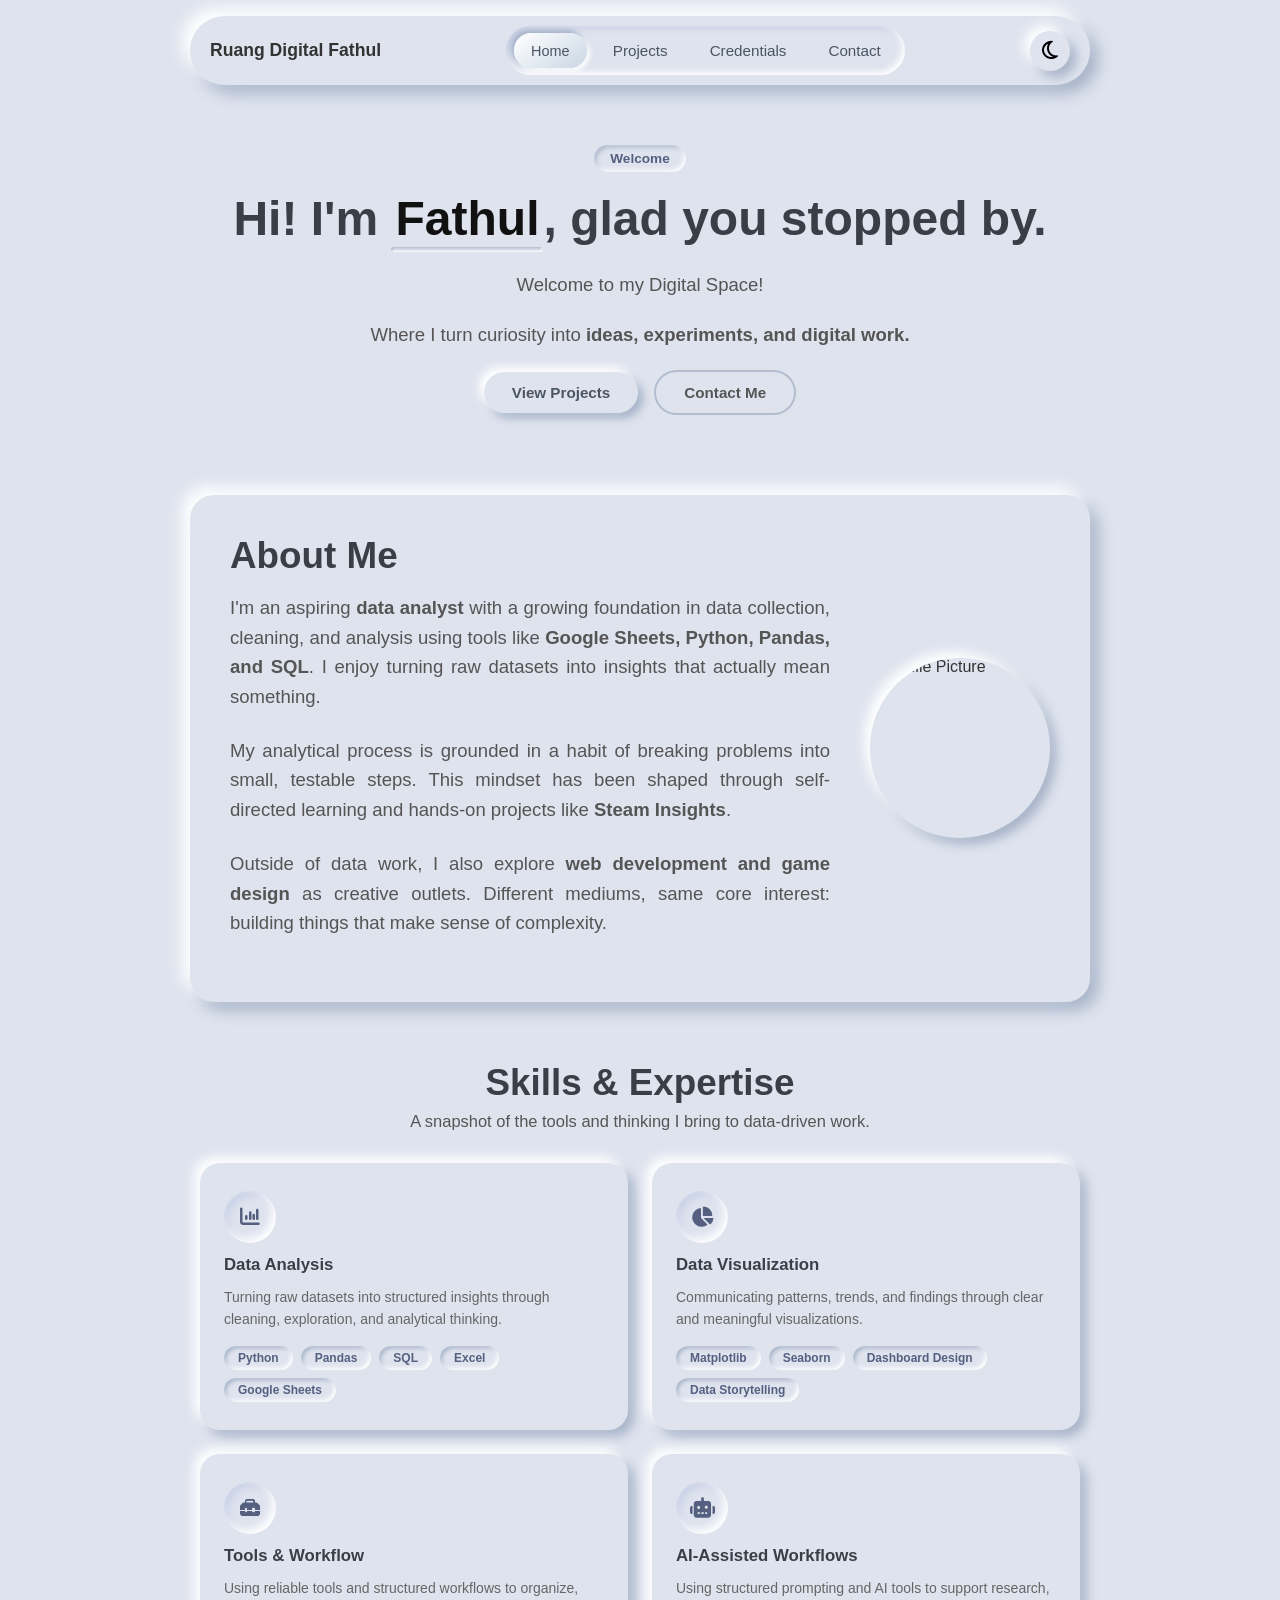
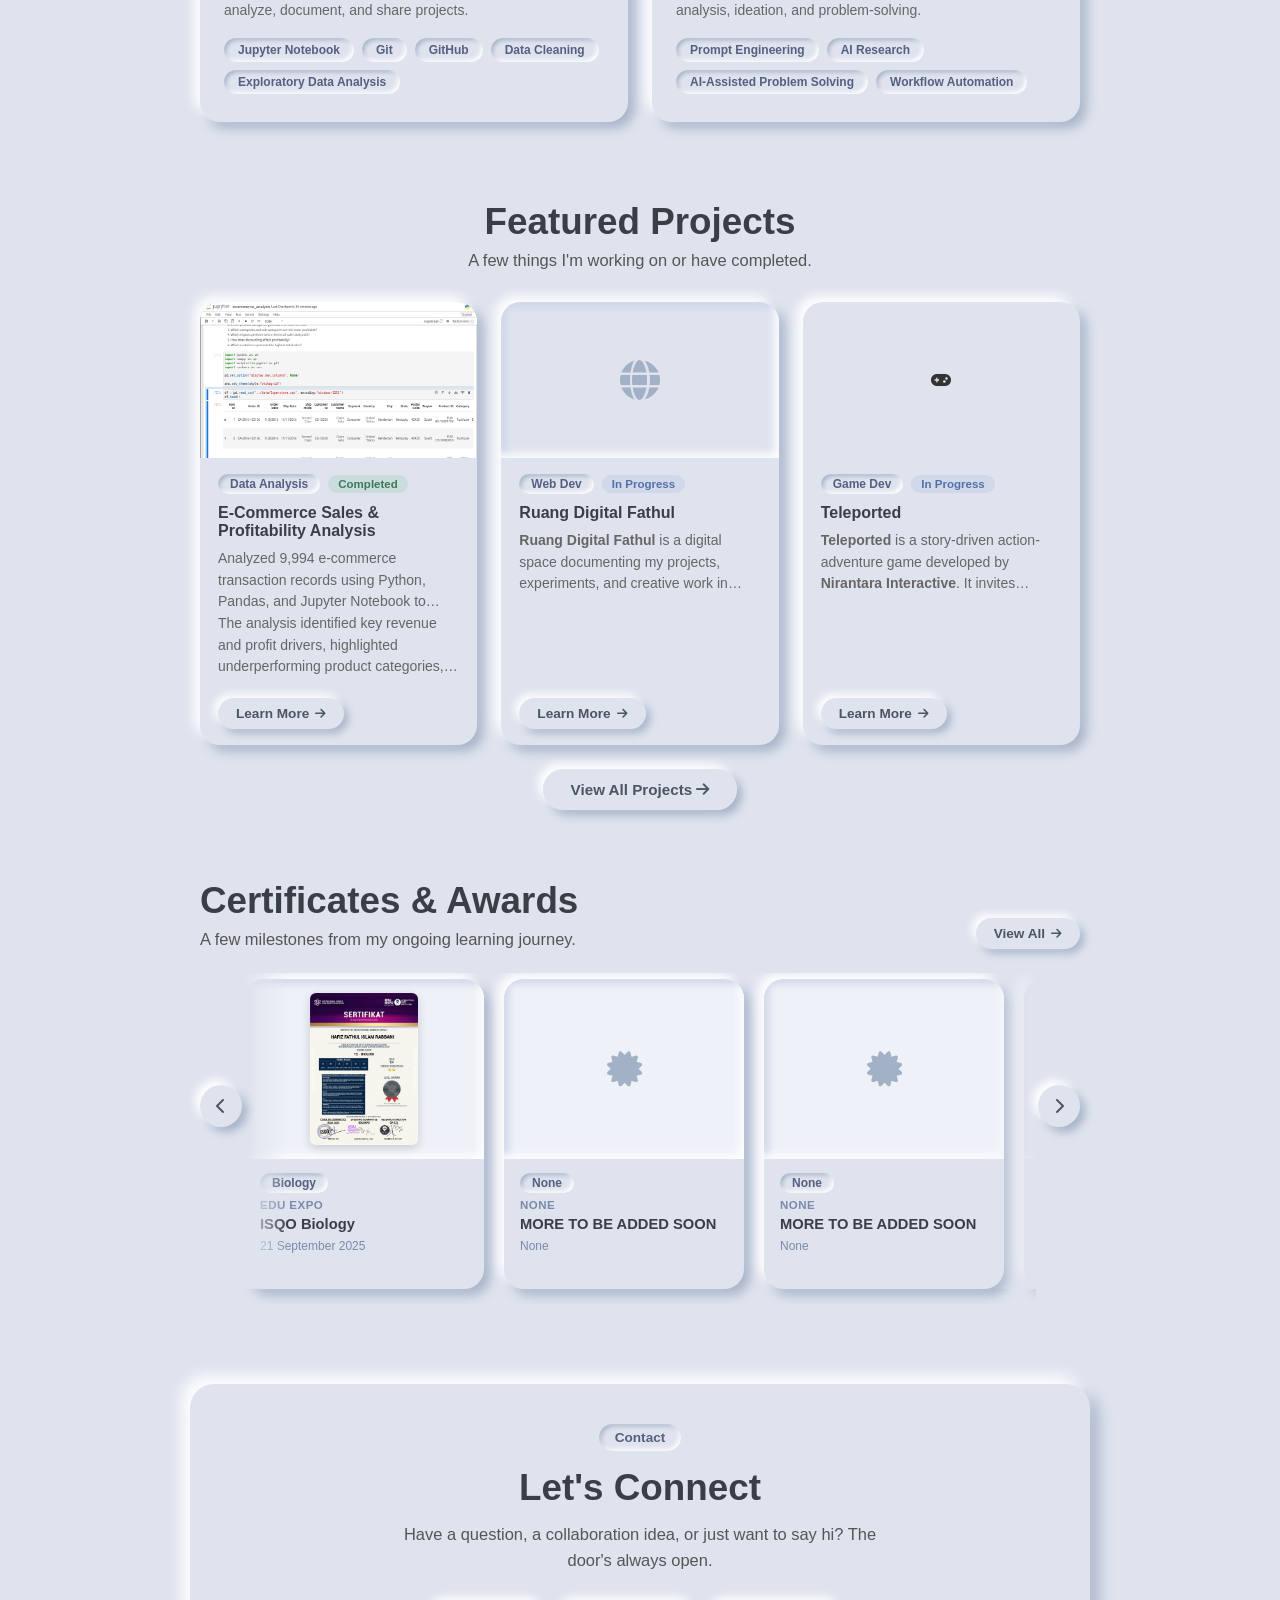
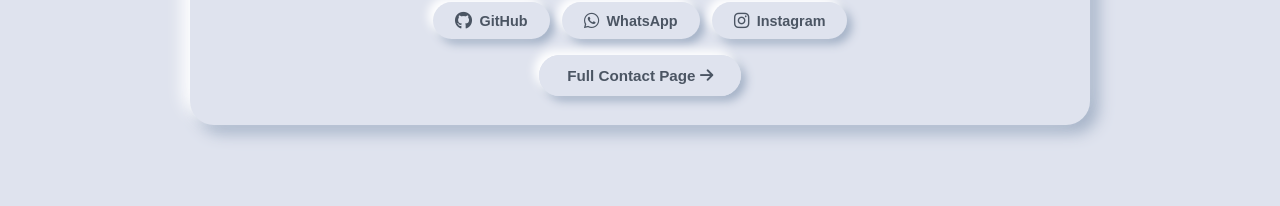
==== commit 924780c6: "perbaikan ini itu dan nambahin skill tag" ====
--- a/index.html
+++ b/index.html
@@ -3,8 +3,8 @@
 <head>
     <meta charset="UTF-8">
     <meta name="viewport" content="width=device-width, initial-scale=1.0">
-    <meta name="description" content="Ruang Digital Fathul - Temukan berbagai proyek yang telah saya kerjakan, mulai dari pengembangan web hingga Game.">
-    <meta name="keywords" content="Portfolio, Ruang Digital Fathul, Proyek, Pengembangan Web, Aplikasi Mobile, Bahasa Pemrograman, Teknologi">
+    <meta name="description" content="Ruang Digital Fathul - Discover various projects I have worked on, from web development to game development.">
+    <meta name="keywords" content="Portfolio, Ruang Digital Fathul, Projects, Data Analyst, Data Science, Web Development, Mobile Apps, Programming Languages, Technology">
     <meta name="author" content="Fathul">
     <title>Ruang Digital Fathul</title>
     <link rel="stylesheet" href="style.css">
@@ -29,13 +29,13 @@
     <main>
         <section class="hero-section">
             <div class="hero-content">
-                <span class="badge">Selamat Datang</span>
-                <h1>Halo! Saya <span class="highlight">Fathul</span>, senang kamu mampir.</h1>
-                <p>Selamat datang di Ruang Digital saya!</p>
-                <p>Tempat saya mengubah rasa penasaran menjadi <strong>ide, eksperimen, dan karya digital.</strong></p>
+                <span class="badge">Welcome</span>
+                <h1>Hi! I'm <span class="highlight">Fathul</span>, glad you stopped by.</h1>
+                <p>Welcome to my Digital Space!</p>
+                <p>Where I turn curiosity into <strong>ideas, experiments, and digital work.</strong></p>
                 <div class="hero-buttons">
-                    <a href="projects.html" class="btn-primary">Lihat Proyek</a>
-                    <a href="contact.html" class="btn-secondary">Hubungi Saya</a>
+                    <a href="projects.html" class="btn-primary">View Projects</a>
+                    <a href="contact.html" class="btn-secondary">Contact Me</a>
                 </div>
             </div>
         </section>
@@ -43,14 +43,72 @@
         <section class="about-section hidden">
             <div class="about-content">
                 <div class="about-text">
-                    <h2>Tentang Saya</h2>
-                    <p>Saya adalah seorang kreator digital yang mengeksplorasi perpaduan antara <strong>teknologi, desain, dan kreativitas</strong>. saya percaya bahwa setiap ide memiliki potensi untuk berkembang menjadi sesuatu yang nyata.</p>
-                    <p>Saat ini saya terus mengeksplorasi berbagai bidang seperti <strong>pemrograman, data science, desain grafis, dan game development</strong> untuk menciptakan karya yang tidak hanya berfungsi, tetapi juga memiliki pengalaman cerita.</p>
-                    <p><strong>Ruang Digital Fathul</strong> adalah tempat saya mendokumentasikan perjalanan tersebut, mulai dari eksperimen kecil hingga proyek yang terus berkembang.</p>
+                    <h2>About Me</h2>
+                    <p>I'm an aspiring <strong>data analyst</strong> with a growing foundation in data collection, cleaning, and analysis using tools like <strong>Google Sheets, Python, Pandas, and SQL</strong>. I enjoy turning raw datasets into insights that actually mean something.</p>
+                    <p>My analytical process is grounded in a habit of breaking problems into small, testable steps. This mindset has been shaped through self-directed learning and hands-on projects like <strong>Steam Insights</strong>.</p>
+                    <p>Outside of data work, I also explore <strong>web development and game design</strong> as creative outlets. Different mediums, same core interest: building things that make sense of complexity.</p>
                 </div>
                 <div class="about-image">
                     <div class="image-container">
-                        <img src="https://iili.io/C74OeDb.md.jpg" alt="C74OeDb.md.jpg" border="0">
+                        <img src="https://i.ibb.co/bMBRhPyt/Profile-pict.png" alt="Profile Picture" border="0">
+                    </div>
+                </div>
+            </div>
+        </section>
+
+        <section class="skills-section hidden">
+            <div class="skills-header">
+                <h2>Skills & Expertise</h2>
+                <p>A snapshot of the tools and thinking I bring to data-driven work.</p>
+            </div>
+            <div class="skills-grid">
+                <div class="skill-card">
+                    <div class="skill-icon"><i class="fa-solid fa-chart-column"></i></div>
+                    <h3>Data Analysis</h3>
+                    <p>Turning raw datasets into structured insights through cleaning, exploration, and analytical thinking.</p>
+                    <div class="skill-tags">
+                        <span class="skill-tag">Python</span>
+                        <span class="skill-tag">Pandas</span>
+                        <span class="skill-tag">SQL</span>
+                        <span class="skill-tag">Excel</span>
+                        <span class="skill-tag">Google Sheets</span>
+                    </div>
+                </div>
+
+                <div class="skill-card">
+                    <div class="skill-icon"><i class="fa-solid fa-chart-pie"></i></div>
+                    <h3>Data Visualization</h3>
+                    <p>Communicating patterns, trends, and findings through clear and meaningful visualizations.</p>
+                    <div class="skill-tags">
+                        <span class="skill-tag">Matplotlib</span>
+                        <span class="skill-tag">Seaborn</span>
+                        <span class="skill-tag">Dashboard Design</span>
+                        <span class="skill-tag">Data Storytelling</span>
+                    </div>
+                </div>
+
+                <div class="skill-card">
+                    <div class="skill-icon"><i class="fa-solid fa-toolbox"></i></div>
+                    <h3>Tools & Workflow</h3>
+                    <p>Using reliable tools and structured workflows to organize, analyze, document, and share projects.</p>
+                    <div class="skill-tags">
+                        <span class="skill-tag">Jupyter Notebook</span>
+                        <span class="skill-tag">Git</span>
+                        <span class="skill-tag">GitHub</span>
+                        <span class="skill-tag">Data Cleaning</span>
+                        <span class="skill-tag">Exploratory Data Analysis</span>
+                    </div>
+                </div>
+
+                <div class="skill-card">
+                    <div class="skill-icon"><i class="fa-solid fa-robot"></i></div>
+                    <h3>AI-Assisted Workflows</h3>
+                    <p>Using structured prompting and AI tools to support research, analysis, ideation, and problem-solving.</p>
+                    <div class="skill-tags">
+                        <span class="skill-tag">Prompt Engineering</span>
+                        <span class="skill-tag">AI Research</span>
+                        <span class="skill-tag">AI-Assisted Problem Solving</span>
+                        <span class="skill-tag">Workflow Automation</span>
                     </div>
                 </div>
             </div>
@@ -58,26 +116,27 @@
 
         <section class="projects-section hidden">
             <div class="projects-header">
-                <h2>Proyek Pilihan</h2>
-                <p>Beberapa karya yang sedang atau sudah saya kerjakan.</p>
+                <h2>Featured Projects</h2>
+                <p>A few things I'm working on or have completed.</p>
             </div>
             <div class="projects-grid">
                 <div class="project-card">
                     <div class="project-card-top">
                         <div class="project-thumbnail placeholder-thumb">
-                            <i class="fa-solid fa-gamepad"></i>
+                            <img src="assets/Screenshot_jupiternotebook.png" alt="Preview analisis E-Commerce Sales Dataset" class="project-thumbnail-gif">
                         </div>
                     </div>
                     <div class="project-card-body">
                         <div class="project-meta">
-                            <span class="project-tag">Game Dev</span>
-                            <span class="project-status status-wip">Dalam Pengerjaan</span>
-                        </div>
-                        <h3>Teleported</h3>
-                        <p><strong>Teleported</strong> adalah game action-adventure story-driven yang dikembangkan oleh <strong>Nirantara Interactive</strong>. Game ini mengajak pemain menjelajahi dunia misterius dengan sistem pertarungan berbasis emosi, dipadukan dengan eksplorasi, teka-teki, dan narasi yang berfokus pada perjalanan karakter. Saat ini, Teleported masih berada dalam tahap pengembangan, dengan proses yang mencakup perancangan mekanik gameplay, penulisan cerita, pembuatan aset, hingga implementasi sistem menggunakan Godot Engine 3. Proyek ini menjadi langkah awal Nirantara Interactive dalam menghadirkan pengalaman bermain yang memadukan aksi, emosi, dan cerita yang mendalam.</p>
+                            <span class="project-tag">Data Analysis</span>
+                            <span class="project-status status-done">Completed</span>
+                        </div>
+                        <h3>E-Commerce Sales & Profitability Analysis</h3>
+                        <p>Analyzed 9,994 e-commerce transaction records using Python, Pandas, and Jupyter Notebook to evaluate sales performance, profitability, product performance, regional trends, and the impact of discount levels on business outcomes.</p>
+                        <p>The analysis identified key revenue and profit drivers, highlighted underperforming product categories, and revealed a strong relationship between higher discount levels and negative profitability. The project demonstrates an end-to-end data analysis workflow, from data cleaning and feature engineering to exploratory analysis, visualization, and business insight generation.</p>
                     </div>
                     <div class="project-card-footer">
-                        <a href="projects.html" class="btn-card">Selengkapnya <i class="fa-solid fa-arrow-right"></i></a>
+                        <a href="projects.html" class="btn-card">Learn More <i class="fa-solid fa-arrow-right"></i></a>
                     </div>
                 </div>
 
@@ -90,53 +149,54 @@
                     <div class="project-card-body">
                         <div class="project-meta">
                             <span class="project-tag">Web Dev</span>
-                            <span class="project-status status-wip">Dalam Pengerjaan</span>
+                            <span class="project-status status-wip">In Progress</span>
                         </div>
                         <h3>Ruang Digital Fathul</h3>
-                        <p><strong>Ruang Digital Fathul</strong> adalah ruang digital yang mendokumentasikan proyek, eksperimen, dan karya kreatif di dunia teknologi.</p>
+                        <p><strong>Ruang Digital Fathul</strong> is a digital space documenting my projects, experiments, and creative work in tech.</p>
                     </div>
                     <div class="project-card-footer">
-                        <a href="projects.html" class="btn-card">Selengkapnya <i class="fa-solid fa-arrow-right"></i></a>
+                        <a href="projects.html" class="btn-card">Learn More <i class="fa-solid fa-arrow-right"></i></a>
                     </div>
                 </div>
 
                 <div class="project-card">
                     <div class="project-card-top">
                         <div class="project-thumbnail">
-                            <img src="assets/preview.gif" alt="Preview analisis Steam Games Dataset" class="project-thumbnail-gif">
+                           <i class="fa-solid fa-gamepad"></i>
                         </div>
                     </div>
                     <div class="project-card-body">
                         <div class="project-meta">
-                            <span class="project-tag">Data Science</span>
-                            <span class="project-status status-done">Selesai</span>
-                        </div>
-                        <h3>Steam Insights</h3>
-                        <p><strong>Steam Insights</strong> adalah eksplorasi data dari dataset publik Steam Games (Kaggle), dianalisis dua tahap: pertama di Google Sheets menggunakan fungsi spreadsheet, lalu direplikasi di Python dengan Pandas untuk menemukan pola dan insight dari ribuan game di Steam.</p>
+                            <span class="project-tag">Game Dev</span>
+                            <span class="project-status status-wip">In Progress</span>
+                        </div>
+                        <h3>Teleported</h3>
+                        <p><strong>Teleported</strong> is a story-driven action-adventure game developed by <strong>Nirantara Interactive</strong>. It invites players to explore a mysterious world through emotion-based combat, blended with exploration, puzzles, and a narrative centered on the character's journey. Teleported is still in development, with work spanning gameplay mechanics, story writing, asset creation, and implementation using Godot Engine 3. This project marks Nirantara Interactive's first step toward delivering an experience that blends action, emotion, and deep storytelling.</p>
+                       
                     </div>
                     <div class="project-card-footer">
-                        <a href="projects.html" class="btn-card">Selengkapnya <i class="fa-solid fa-arrow-right"></i></a>
+                        <a href="projects.html" class="btn-card">Learn More <i class="fa-solid fa-arrow-right"></i></a>
                     </div>
                 </div>
             </div>
             <div class="projects-cta">
-                <a href="projects.html" class="btn-primary">Lihat Semua Proyek <i class="fa-solid fa-arrow-right"></i></a>
+                <a href="projects.html" class="btn-primary">View All Projects <i class="fa-solid fa-arrow-right"></i></a>
             </div>
         </section>
 
         <section class="certificates-section hidden">
             <div class="certificates-header">
                 <div>
-                    <h2>Sertifikat & Penghargaan</h2>
-                    <p>Beberapa pencapaian dari proses belajar yang sedang saya jalani.</p>
-                </div>
-                <a href="credentials.html" class="btn-card">Lihat Semua <i class="fa-solid fa-arrow-right"></i></a>
+                    <h2>Certificates & Awards</h2>
+                    <p>A few milestones from my ongoing learning journey.</p>
+                </div>
+                <a href="credentials.html" class="btn-card">View All <i class="fa-solid fa-arrow-right"></i></a>
             </div>
             <div class="cert-slider-wrap">
-                <button class="cert-slider-nav prev" id="cert-prev" aria-label="Sertifikat sebelumnya">
+                <button class="cert-slider-nav prev" id="cert-prev" aria-label="Previous certificate">
                     <i class="fa-solid fa-chevron-left"></i>
                 </button>
-                <button class="cert-slider-nav next" id="cert-next" aria-label="Sertifikat berikutnya">
+                <button class="cert-slider-nav next" id="cert-next" aria-label="Next certificate">
                     <i class="fa-solid fa-chevron-right"></i>
                 </button>
                 <div class="cert-slider-fade left" id="cert-fade-left"></div>
@@ -147,9 +207,9 @@
                             <img src="assets/PIAGAM SMA OIPTN HAFIZ FATHUL ISLAM RABBANI_page-0001.jpg" alt="Kedokteran Dasar">
                         </div>
                         <div class="cert-card-body">
-                            <span class="cert-tag">Kedokteran Dasar</span>
+                            <span class="cert-tag">Basic Medicine</span>
                             <span class="cert-issuer">CV Divya Cahaya Prestasi</span>
-                            <h3>Kedokteran Dasar Tingkat Nasional</h3>
+                            <h3>National-Level Basic Medicine</h3>
                             <span class="cert-date">5 Maret 2024</span>
                         </div>
                     </div>
@@ -159,9 +219,9 @@
                             <img src="assets/HAFIZ FATHUL ISLAM RABBANI - SERTIFIKAT ISQO TAHUN 2025_page-0001.jpg" alt="Biologi">
                         </div>
                         <div class="cert-card-body">
-                            <span class="cert-tag">Biologi</span>
+                            <span class="cert-tag">Biology</span>
                             <span class="cert-issuer">EDU EXPO</span>
-                            <h3>Biologi ISQO</h3>
+                            <h3>ISQO Biology</h3>
                             <span class="cert-date">21 September 2025</span>
                         </div>
                     </div>
@@ -173,7 +233,7 @@
                         <div class="cert-card-body">
                         <span class="cert-tag">None</span>
                         <span class="cert-issuer">None</span>
-                        <h3>AKAN DI UPDATE SECARA BERKALA</h3>
+                        <h3>MORE TO BE ADDED SOON</h3>
                         <span class="cert-date">None</span>
                     </div>
                     </div>
@@ -185,7 +245,7 @@
                         <div class="cert-card-body">
                             <span class="cert-tag">None</span>
                             <span class="cert-issuer">None</span>
-                            <h3>AKAN DI UPDATE SECARA BERKALA</h3>
+                            <h3>MORE TO BE ADDED SOON</h3>
                             <span class="cert-date">None</span>
                         </div>
                     </div>
@@ -196,7 +256,7 @@
                         <div class="cert-card-body">
                             <span class="cert-tag">None</span>
                             <span class="cert-issuer">None</span>
-                            <h3>AKAN DI UPDATE SECARA BERKALA</h3>
+                            <h3>MORE TO BE ADDED SOON</h3>
                             <span class="cert-date">None</span>
                         </div>
                     </div>
@@ -206,9 +266,9 @@
 
         <section class="contact-section hidden">
             <div class="contact-inner">
-                <span class="badge">Kontak</span>
-                <h2>Mari Terhubung</h2>
-                <p>Punya pertanyaan, ide kolaborasi, atau sekadar ingin menyapa? Pintu selalu terbuka.</p>
+                <span class="badge">Contact</span>
+                <h2>Let's Connect</h2>
+                <p>Have a question, a collaboration idea, or just want to say hi? The door's always open.</p>
                 <div class="contact-socials">
                     <a href="https://github.com/MinervaVermillion" target="_blank" class="social-btn">
                         <i class="fa-brands fa-github"></i>
@@ -223,7 +283,7 @@
                         <span>Instagram</span>
                     </a>
                 </div>
-                <a href="contact.html" class="btn-primary">Halaman Kontak Lengkap <i class="fa-solid fa-arrow-right"></i></a>
+                <a href="contact.html" class="btn-primary">Full Contact Page <i class="fa-solid fa-arrow-right"></i></a>
             </div>
         </section>
     </main>
--- a/style.css
+++ b/style.css
@@ -170,7 +170,12 @@
     color: #556080;
     margin-bottom: 16px;
     box-shadow: inset -2px -2px 5px #ffffff, inset 2px 2px 5px #a3b1c6;
-    transition: color .4s ease, background-color .4s ease, box-shadow .4s ease;
+    transition: color .4s ease, background-color .4s ease, box-shadow .4s ease, transform .2s ease;
+}
+
+.badge:hover {
+    transform: translateY(-2px);
+    box-shadow: -2px -2px 5px #ffffff, 2px 2px 5px #a3b1c6;
 }
 
 .hero-section h1 {
@@ -306,6 +311,10 @@
     box-shadow: inset -2px -2px 5px #292e40, inset 2px 2px 5px #13161e;
 }
 
+body.dark .badge:hover {
+    box-shadow: -2px -2px 5px #292e40, 2px 2px 5px #13161e;
+}
+
 body.dark .hero-content p {
     color: #a3b1c6;
 }
@@ -413,6 +422,175 @@
     transform: translateY(0) !important;
 }
 
+.skills-section {
+    max-width: 900px;
+    margin: 0 auto 80px auto;
+    padding: 0 10px;
+    transition: opacity 0.8s cubic-bezier(0.25, 1, 0.5, 1), transform 0.8s cubic-bezier(0.25, 1, 0.5, 1);
+    will-change: opacity, transform;
+}
+
+.skills-section.hidden {
+    opacity: 0;
+    transform: translateY(20px);
+}
+
+.skills-section.visible {
+    opacity: 1;
+    transform: translateY(0);
+}
+
+.skills-header {
+    text-align: center;
+    margin-bottom: 32px;
+}
+
+.skills-header h2 {
+    font-size: calc(1.5rem + 1vw);
+    color: #3a3f47;
+    margin-bottom: 8px;
+    transition: color .4s ease;
+}
+
+.skills-header p {
+    font-size: calc(0.95rem + 0.1vw);
+    color: #555;
+    transition: color .4s ease;
+}
+
+.skills-grid {
+    display: grid;
+    grid-template-columns: repeat(2, 1fr);
+    gap: 24px;
+}
+
+.skill-card {
+    display: flex;
+    flex-direction: column;
+    gap: 12px;
+    padding: 28px 24px;
+    border-radius: 20px;
+    background: #dfe3ee;
+    box-shadow: -6px -6px 12px #ffffff, 6px 6px 12px #a3b1c6;
+    transition: background-color .4s ease, box-shadow .4s ease, transform .3s ease;
+}
+
+.skill-card:hover {
+    transform: translateY(-4px);
+    box-shadow: -8px -8px 16px #ffffff, 8px 8px 16px #a3b1c6;
+}
+
+.skill-icon {
+    width: 52px;
+    height: 52px;
+    border-radius: 50%;
+    display: grid;
+    place-items: center;
+    font-size: 1.25rem;
+    color: #556080;
+    background: #dfe3ee;
+    box-shadow: inset -4px -4px 8px #ffffff, inset 4px 4px 8px #c8d0e7;
+    transition: background-color .4s ease, box-shadow .4s ease, color .4s ease, transform .3s ease;
+}
+
+.skill-card:hover .skill-icon {
+    transform: scale(1.08) rotate(-4deg);
+}
+
+.skill-card h3 {
+    font-size: 1.05rem;
+    font-weight: 700;
+    color: #3a3f47;
+    transition: color .4s ease;
+}
+
+.skill-card p {
+    font-size: 0.875rem;
+    color: #666;
+    line-height: 1.55;
+    transition: color .4s ease;
+}
+
+.skill-tags {
+    display: flex;
+    flex-wrap: wrap;
+    gap: 8px;
+    margin-top: auto;
+    padding-top: 4px;
+}
+
+.skill-tag {
+    display: inline-flex;
+    align-items: center;
+    padding: 5px 14px;
+    border-radius: 999px;
+    font-size: 0.75rem;
+    font-weight: 600;
+    color: #556080;
+    box-shadow: inset -2px -2px 4px #ffffff, inset 2px 2px 4px #a3b1c6;
+    transition: color .4s ease, box-shadow .4s ease, transform .2s ease;
+}
+
+.skill-tag:hover {
+    transform: translateY(-2px);
+    box-shadow: -2px -2px 4px #ffffff, 2px 2px 4px #a3b1c6;
+}
+
+body.dark .skills-header h2 {
+    color: #a3b1c6;
+}
+
+body.dark .skills-header p {
+    color: #7a8aaa;
+}
+
+body.dark .skill-card {
+    background-color: #1e2230;
+    box-shadow: -6px -6px 12px #13161e, 6px 6px 12px #292e40;
+}
+
+body.dark .skill-card:hover {
+    box-shadow: -8px -8px 16px #13161e, 8px 8px 16px #292e40;
+}
+
+body.dark .skill-icon {
+    background: #1e2230;
+    color: #7a8aaa;
+    box-shadow: inset -4px -4px 8px #13161e, inset 4px 4px 8px #292e40;
+}
+
+body.dark .skill-card h3 {
+    color: #c8d0e7;
+}
+
+body.dark .skill-card p {
+    color: #7a8aaa;
+}
+
+body.dark .skill-tag {
+    color: #7a8aaa;
+    box-shadow: inset -2px -2px 4px #13161e, inset 2px 2px 4px #292e40;
+}
+
+body.dark .skill-tag:hover {
+    box-shadow: -2px -2px 4px #13161e, 2px 2px 4px #292e40;
+}
+
+@media (max-width: 680px) {
+    .skills-section {
+        margin-bottom: 60px;
+    }
+
+    .skills-grid {
+        grid-template-columns: 1fr;
+        gap: 16px;
+    }
+
+    .skill-card {
+        padding: 24px 20px;
+    }
+}
+
 .projects-section {
     max-width: 900px;
     margin: 0 auto 80px auto;
@@ -517,7 +695,12 @@
     font-weight: 600;
     color: #556080;
     box-shadow: inset -2px -2px 4px #ffffff, inset 2px 2px 4px #a3b1c6;
-    transition: color .4s ease, box-shadow .4s ease;
+    transition: color .4s ease, box-shadow .4s ease, transform .2s ease;
+}
+
+.project-tag:hover {
+    transform: translateY(-2px);
+    box-shadow: -2px -2px 4px #ffffff, 2px 2px 4px #a3b1c6;
 }
 
 .project-status {
@@ -637,6 +820,10 @@
     box-shadow: inset -2px -2px 4px #13161e, inset 2px 2px 4px #292e40;
 }
 
+body.dark .project-tag:hover {
+    box-shadow: -2px -2px 4px #13161e, 2px 2px 4px #292e40;
+}
+
 body.dark .status-wip {
     background: rgba(99, 130, 200, 0.10);
     color: #7a9ad0;
@@ -799,7 +986,12 @@
     font-weight: 600;
     color: #556080;
     box-shadow: inset -2px -2px 4px #ffffff, inset 2px 2px 4px #a3b1c6;
-    transition: color .4s ease, box-shadow .4s ease;
+    transition: color .4s ease, box-shadow .4s ease, transform .2s ease;
+}
+
+.tech-chip:hover {
+    transform: translateY(-2px);
+    box-shadow: -2px -2px 4px #ffffff, 2px 2px 4px #a3b1c6;
 }
 
 .featured-actions {
@@ -865,6 +1057,10 @@
 body.dark .tech-chip {
     color: #7a8aaa;
     box-shadow: inset -2px -2px 4px #13161e, inset 2px 2px 4px #292e40;
+}
+
+body.dark .tech-chip:hover {
+    box-shadow: -2px -2px 4px #13161e, 2px 2px 4px #292e40;
 }
 
 body.dark .section-title {
@@ -1201,14 +1397,23 @@
     font-weight: 600;
     color: #556080;
     box-shadow: inset -2px -2px 4px #ffffff, inset 2px 2px 4px #a3b1c6;
-    transition: color .4s ease, box-shadow .4s ease;
+    transition: color .4s ease, box-shadow .4s ease, transform .2s ease;
     width: fit-content;
     margin-bottom: 2px;
 }
 
+.cert-tag:hover {
+    transform: translateY(-2px);
+    box-shadow: -2px -2px 4px #ffffff, 2px 2px 4px #a3b1c6;
+}
+
 body.dark .cert-tag {
     color: #7a8aaa;
     box-shadow: inset -2px -2px 4px #13161e, inset 2px 2px 4px #292e40;
+}
+
+body.dark .cert-tag:hover {
+    box-shadow: -2px -2px 4px #13161e, 2px 2px 4px #292e40;
 }
 
 .cert-card-body h3 {
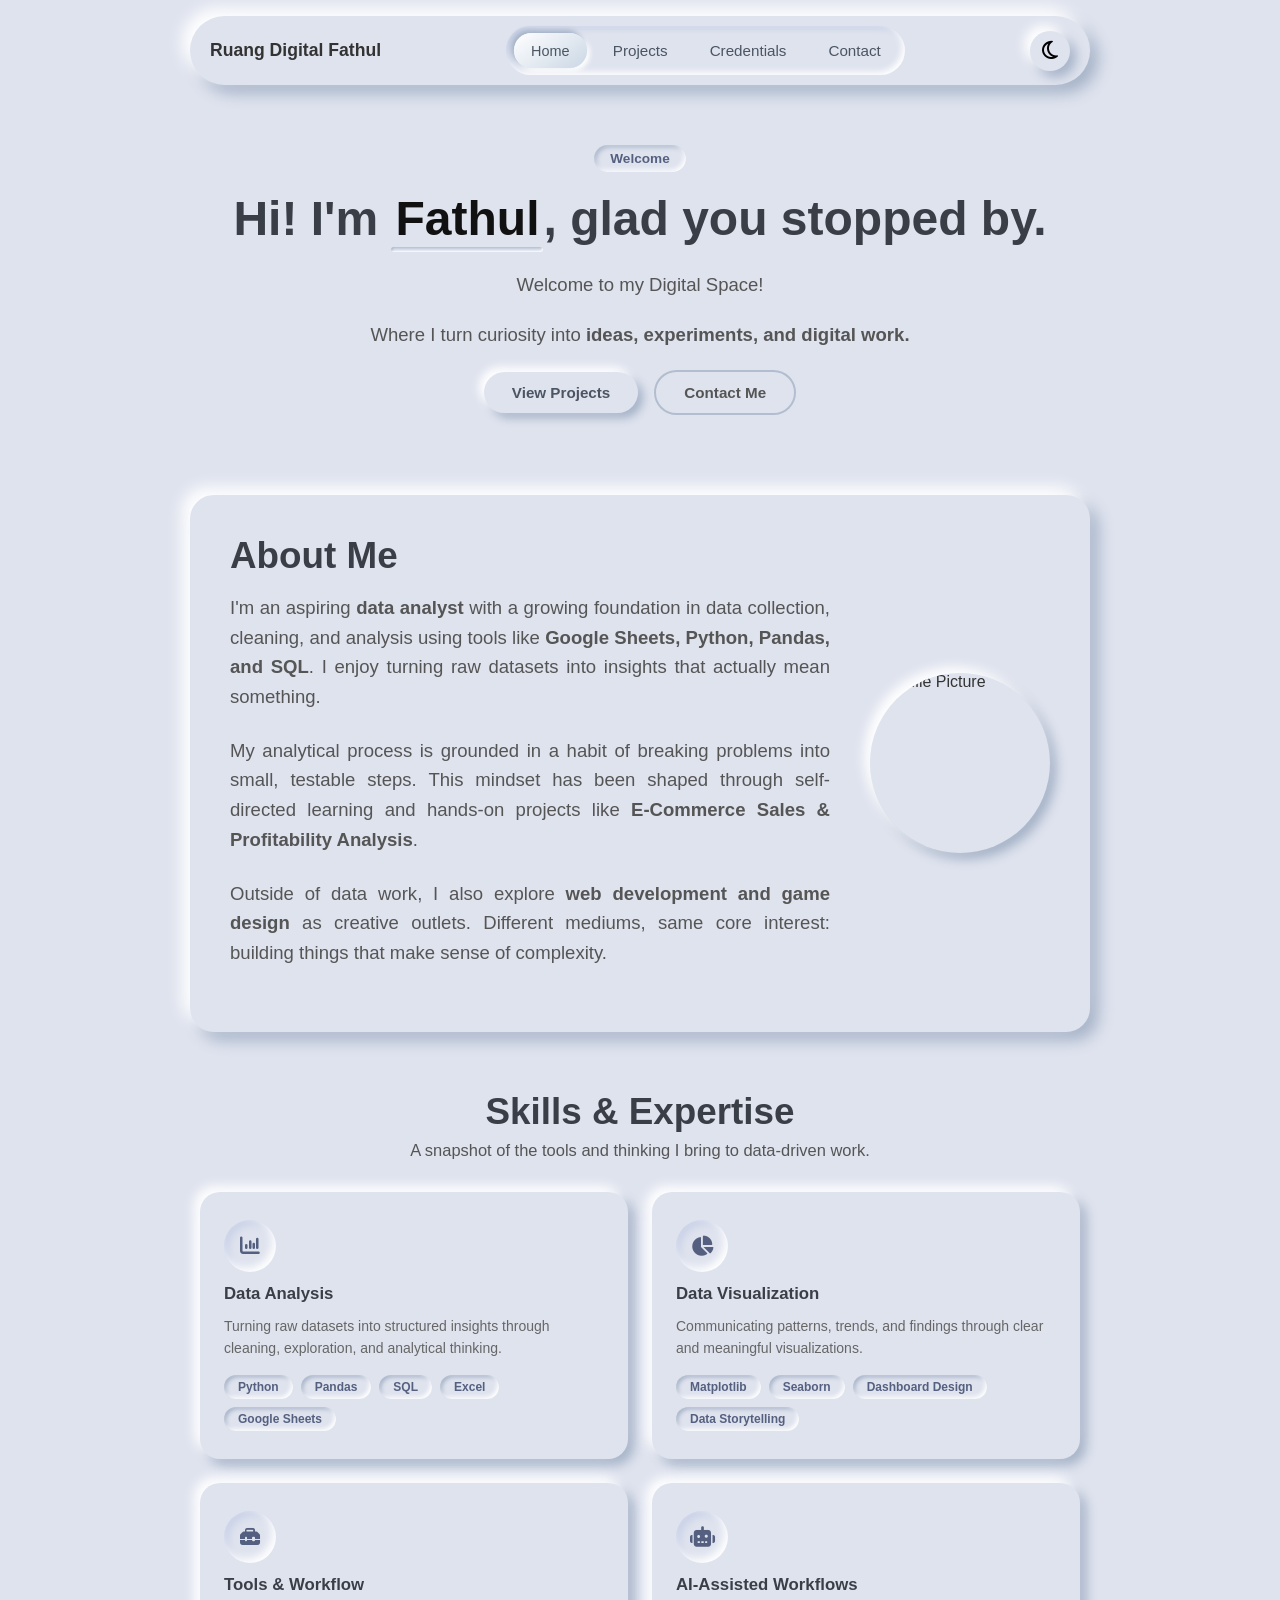
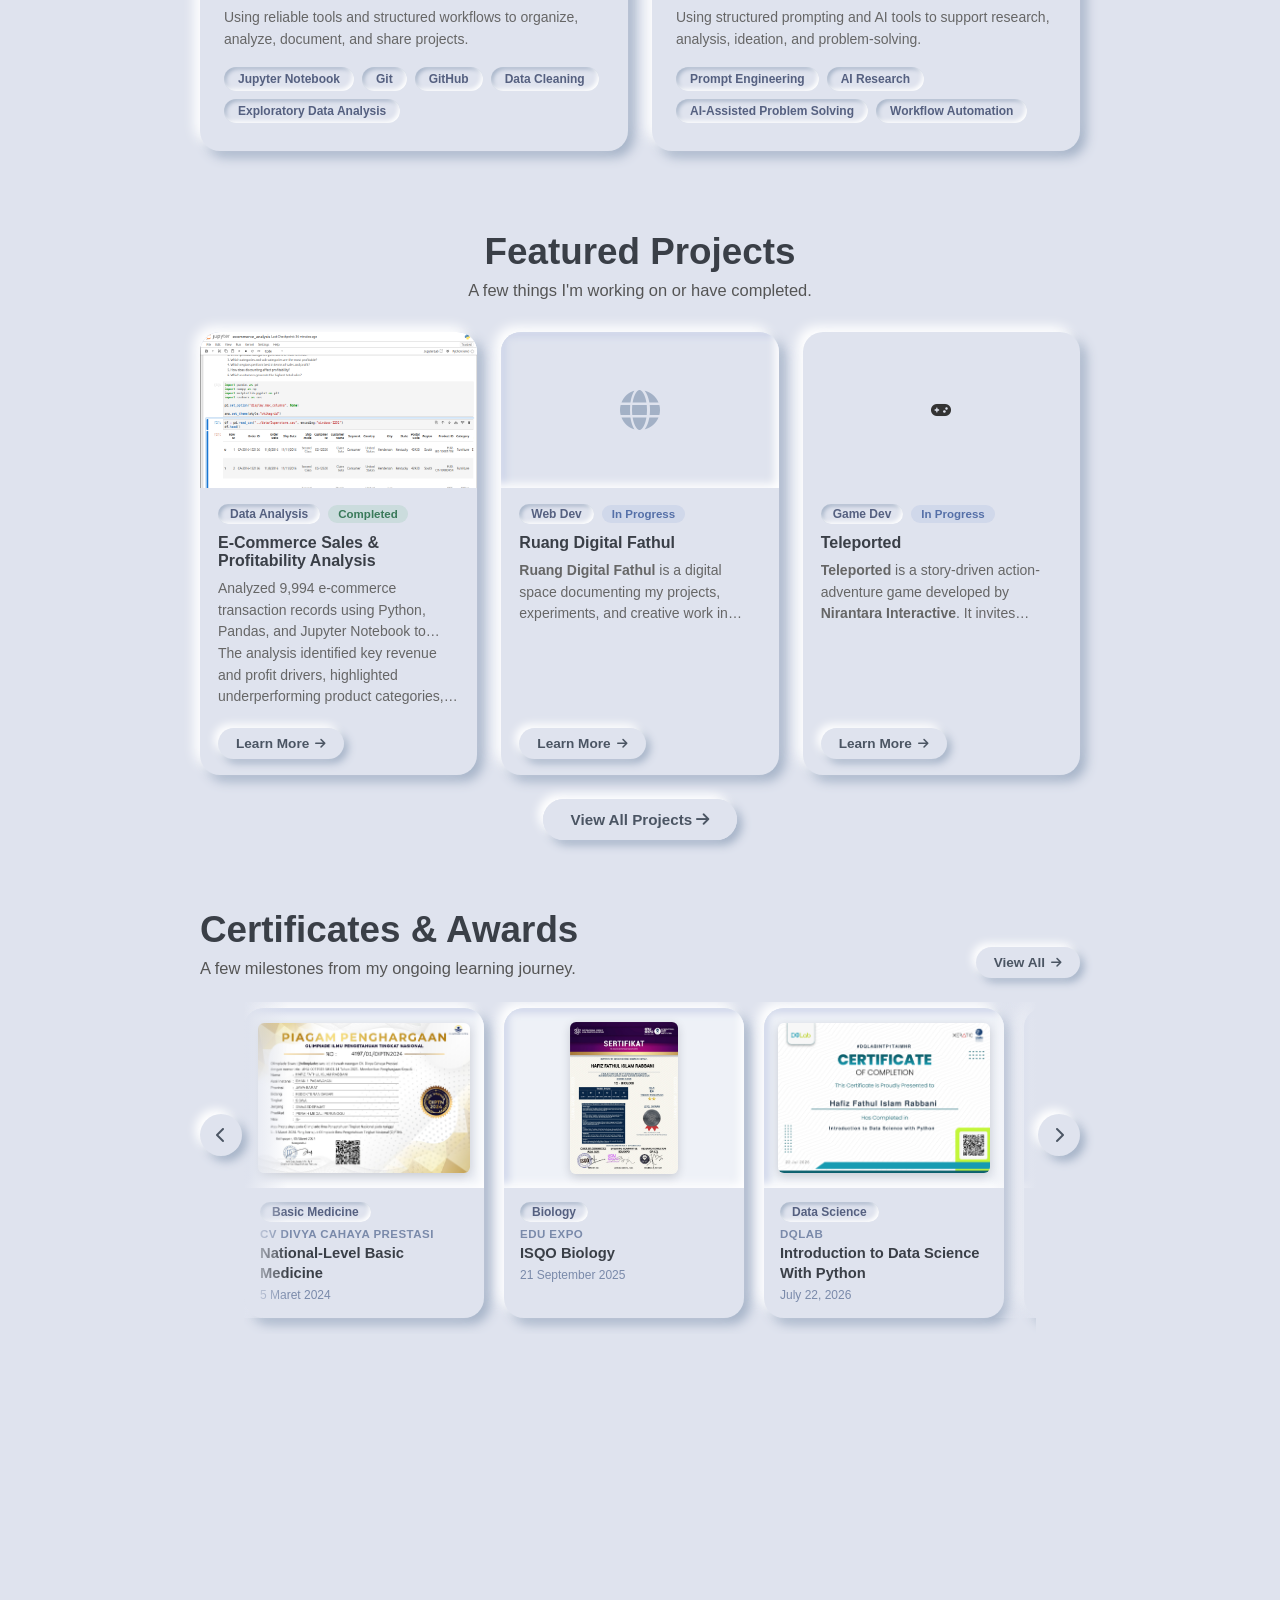
==== commit 2c05bc5c: "update dan perbaikan tipis tipis" ====
--- a/index.html
+++ b/index.html
@@ -45,7 +45,7 @@
                 <div class="about-text">
                     <h2>About Me</h2>
                     <p>I'm an aspiring <strong>data analyst</strong> with a growing foundation in data collection, cleaning, and analysis using tools like <strong>Google Sheets, Python, Pandas, and SQL</strong>. I enjoy turning raw datasets into insights that actually mean something.</p>
-                    <p>My analytical process is grounded in a habit of breaking problems into small, testable steps. This mindset has been shaped through self-directed learning and hands-on projects like <strong>Steam Insights</strong>.</p>
+                    <p>My analytical process is grounded in a habit of breaking problems into small, testable steps. This mindset has been shaped through self-directed learning and hands-on projects like <strong>E-Commerce Sales & Profitability Analysis</strong>.</p>
                     <p>Outside of data work, I also explore <strong>web development and game design</strong> as creative outlets. Different mediums, same core interest: building things that make sense of complexity.</p>
                 </div>
                 <div class="about-image">
@@ -228,13 +228,13 @@
 
                     <div class="cert-card">
                         <div class="cert-thumb">
-                            <i class="fa-solid fa-certificate"></i>
-                        </div>
-                        <div class="cert-card-body">
-                        <span class="cert-tag">None</span>
-                        <span class="cert-issuer">None</span>
-                        <h3>MORE TO BE ADDED SOON</h3>
-                        <span class="cert-date">None</span>
+                            <img src="assets/pythonintro-DQLABINTP1TAIMHR.webp" alt="Python Introduction">
+                        </div>
+                        <div class="cert-card-body">
+                        <span class="cert-tag">Data Science</span>
+                        <span class="cert-issuer">DQLab</span>
+                        <h3>Introduction to Data Science With Python</h3>
+                        <span class="cert-date">July 22, 2026</span>
                     </div>
                     </div>
 
--- a/style.css
+++ b/style.css
@@ -1675,6 +1675,10 @@
 
 .social-icon-wrap.instagram {
     background: linear-gradient(135deg, #f09433, #e6683c, #dc2743, #cc2366, #bc1888);
+}
+
+.social-icon-wrap.linkedin {
+    background: #0077b5;
 }
 
 .social-info {
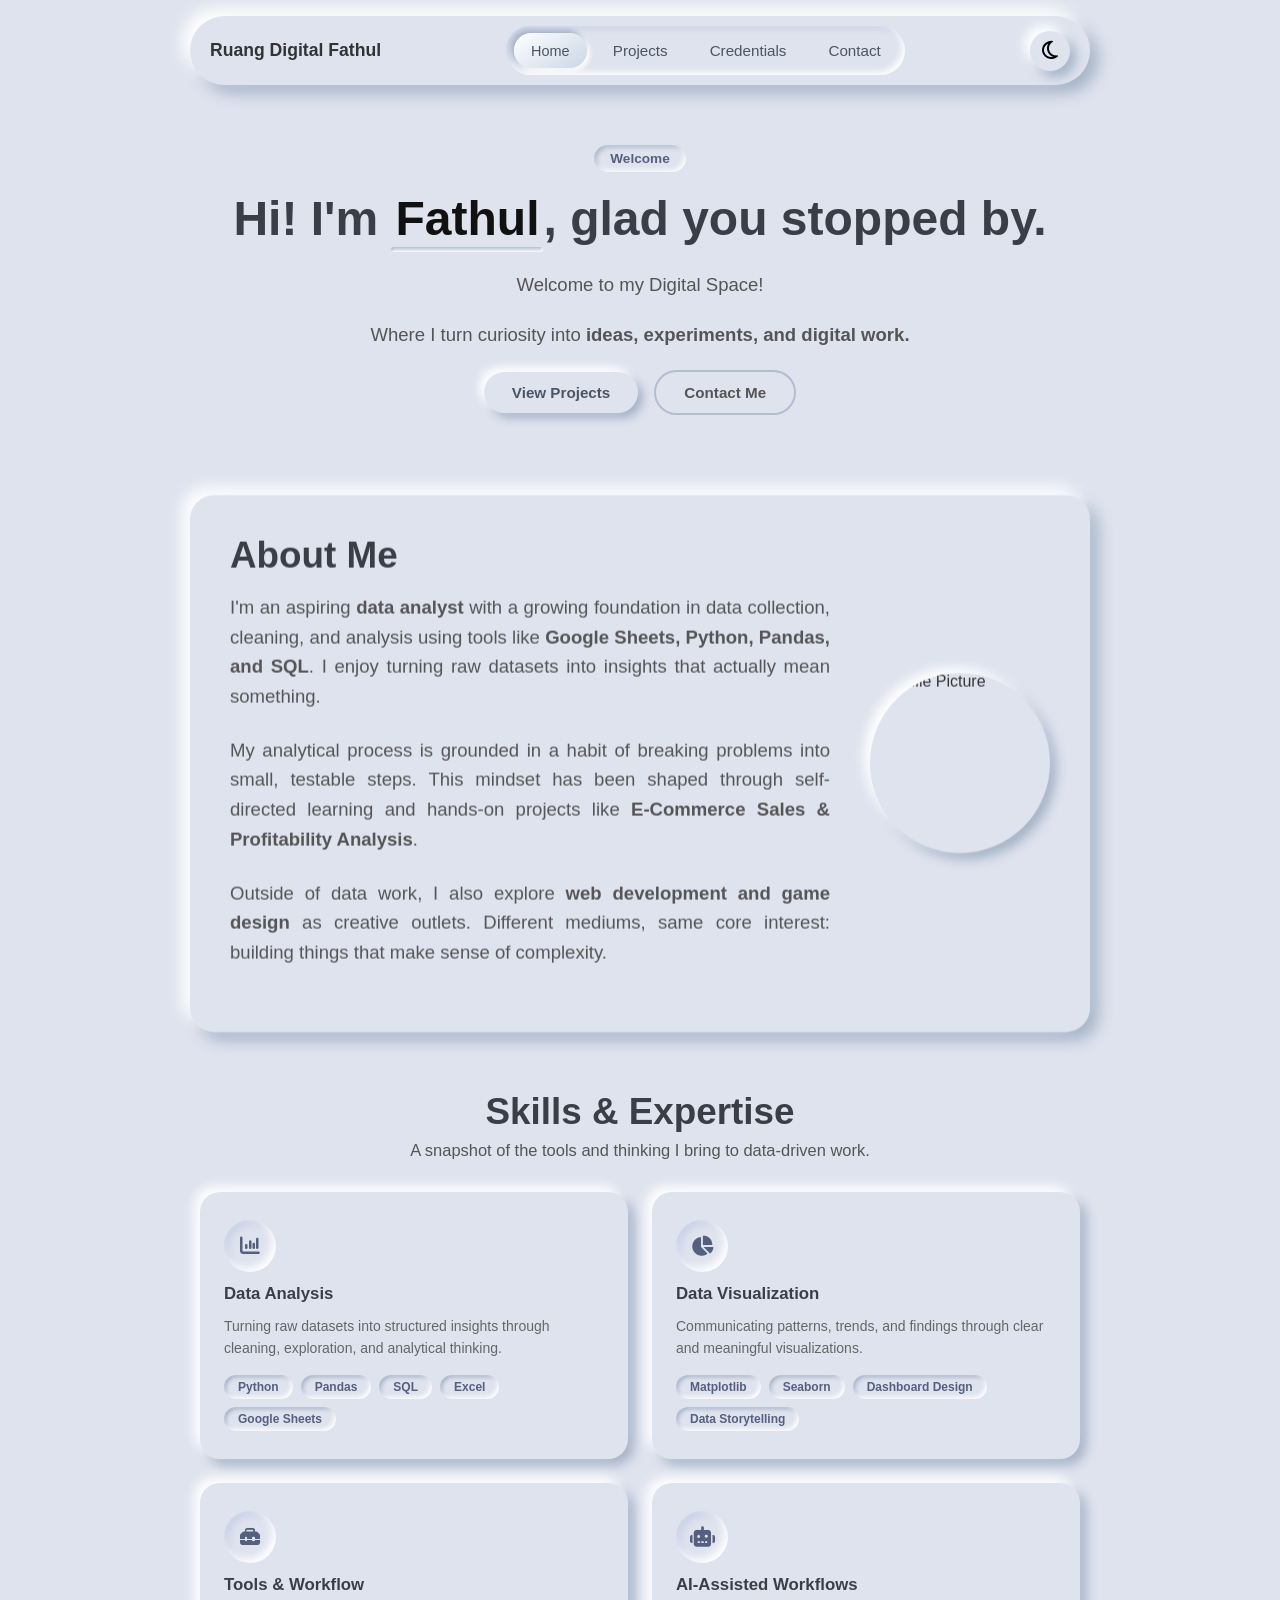
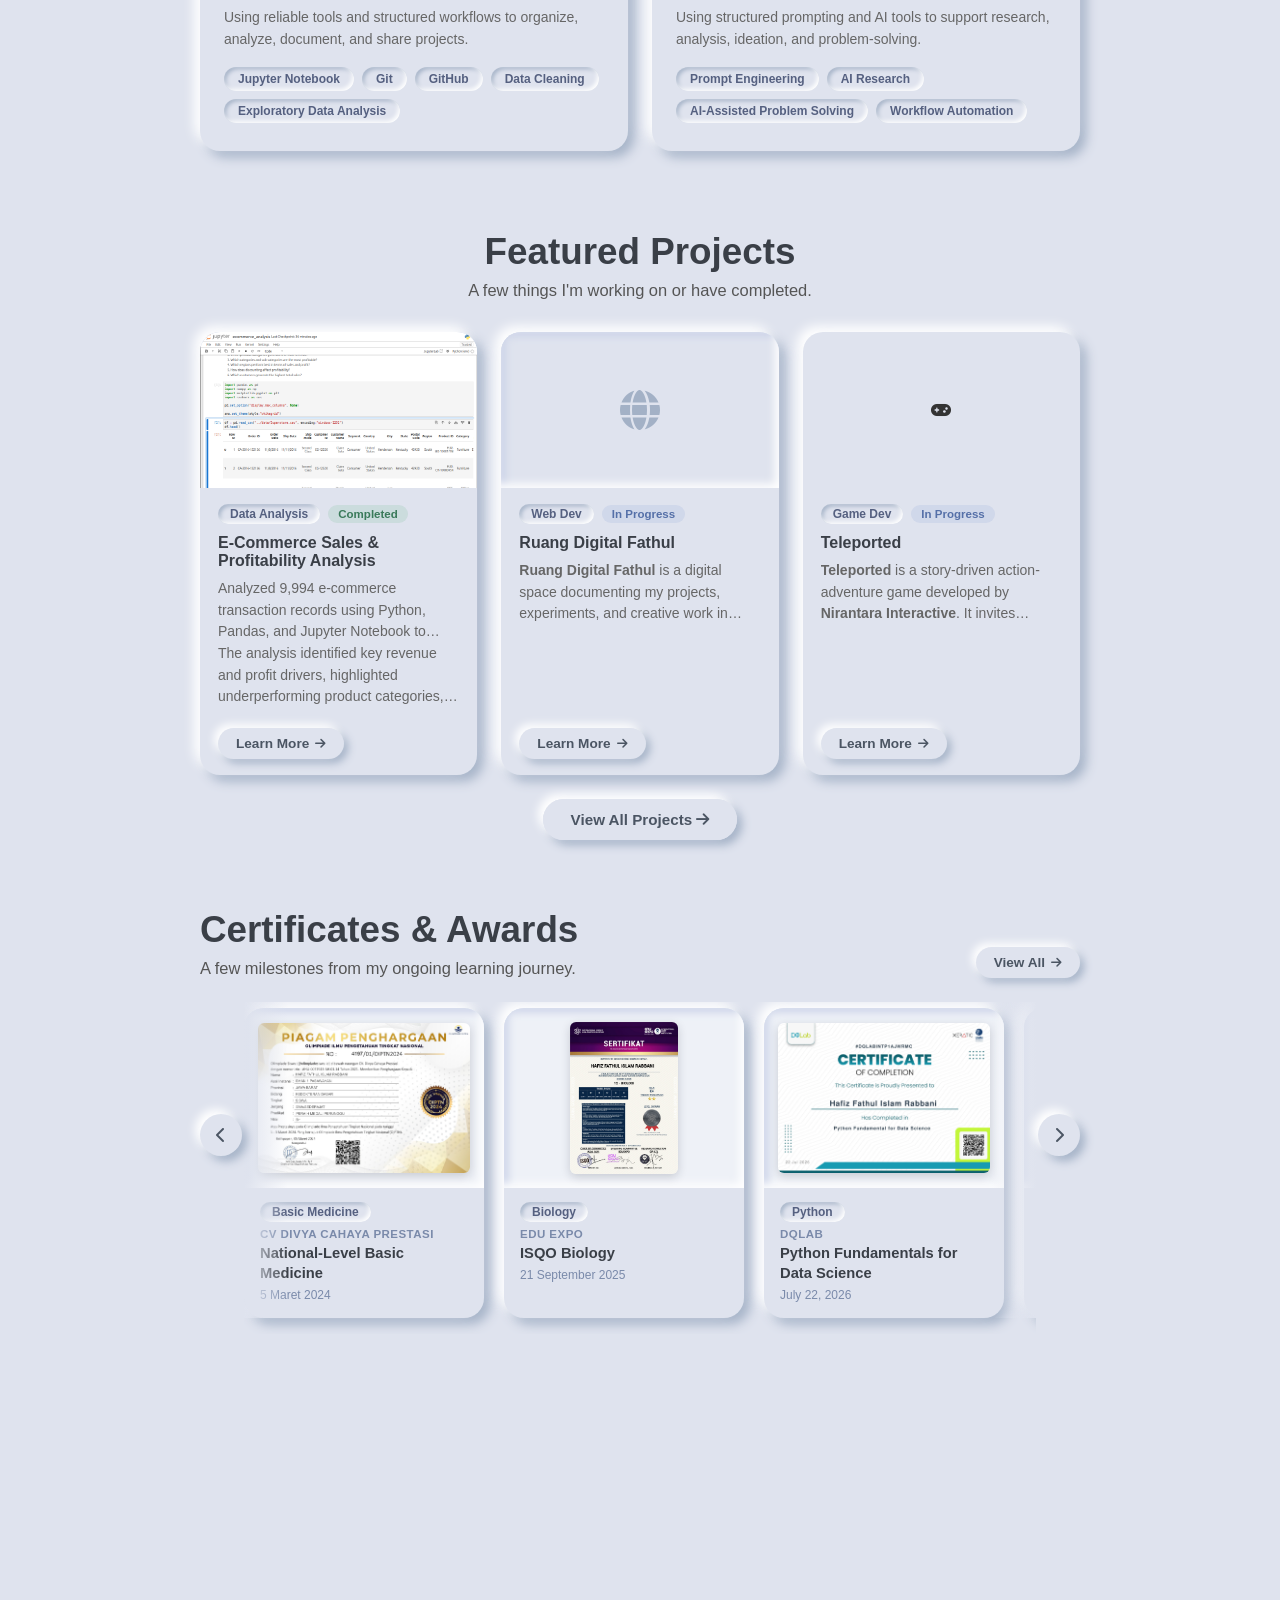
==== commit bd8b58df: "serti update" ====
--- a/index.html
+++ b/index.html
@@ -228,12 +228,12 @@
 
                     <div class="cert-card">
                         <div class="cert-thumb">
-                            <img src="assets/pythonintro-DQLABINTP1TAIMHR.webp" alt="Python Introduction">
-                        </div>
-                        <div class="cert-card-body">
-                        <span class="cert-tag">Data Science</span>
+                            <img src="assets/pythonfundamentalfordatascience.webp" alt="Python Fundamentals for Data Science">
+                        </div>
+                        <div class="cert-card-body">
+                        <span class="cert-tag">Python</span>
                         <span class="cert-issuer">DQLab</span>
-                        <h3>Introduction to Data Science With Python</h3>
+                            <h3>Python Fundamentals for Data Science</h3>
                         <span class="cert-date">July 22, 2026</span>
                     </div>
                     </div>
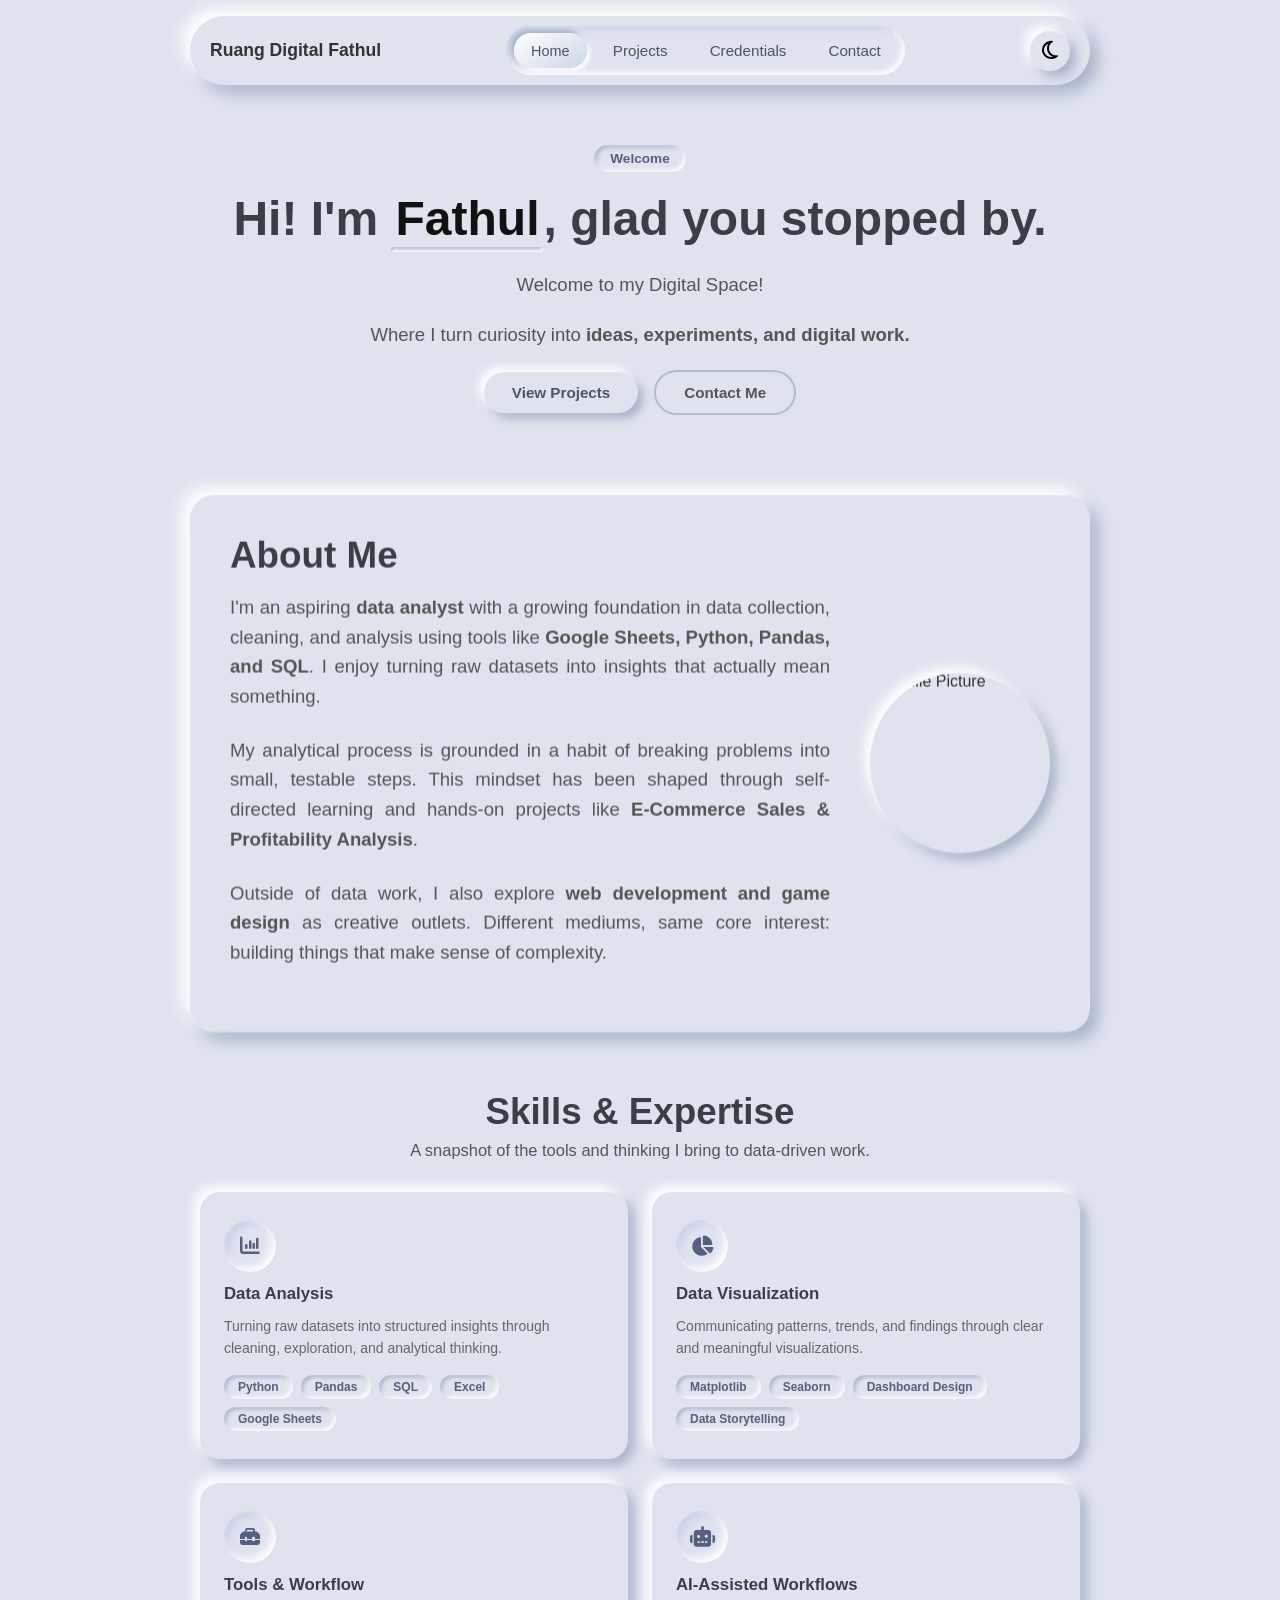
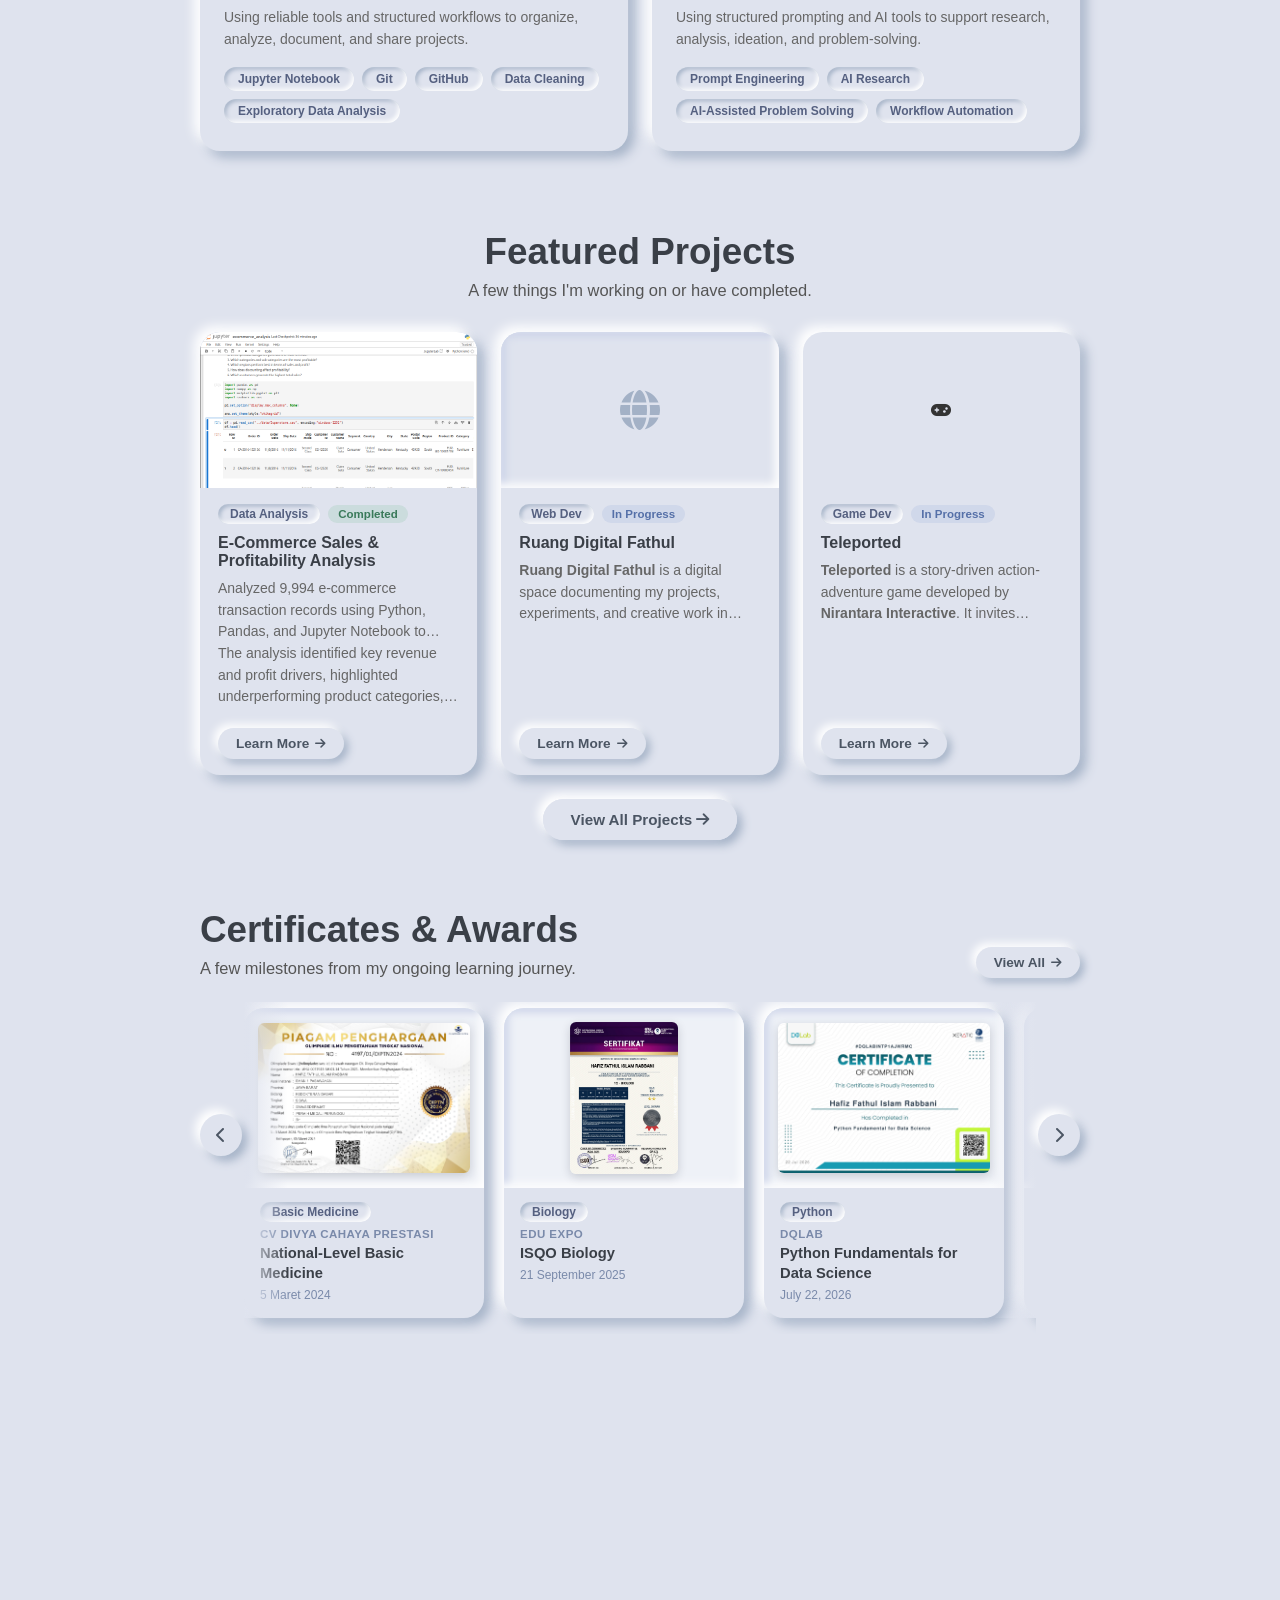
==== commit d21e4b13: "update update update" ====
--- a/index.html
+++ b/index.html
@@ -240,13 +240,13 @@
 
                     <div class="cert-card">
                         <div class="cert-thumb">
-                            <i class="fa-solid fa-certificate"></i>
-                        </div>
-                        <div class="cert-card-body">
-                            <span class="cert-tag">None</span>
-                            <span class="cert-issuer">None</span>
-                            <h3>MORE TO BE ADDED SOON</h3>
-                            <span class="cert-date">None</span>
+                            <img src = "assets/sqlfundamental.webp" alt="SQL Fundamentals">
+                        </div>
+                        <div class="cert-card-body">
+                            <span class="cert-tag">SQL</span>
+                            <span class="cert-issuer">DQLab</span>
+                            <h3>SQL Fundamentals Using SELECT Statement</h3>
+                            <span class="cert-date">July 24, 2026</span>
                         </div>
                     </div>
                      <div class="cert-card">
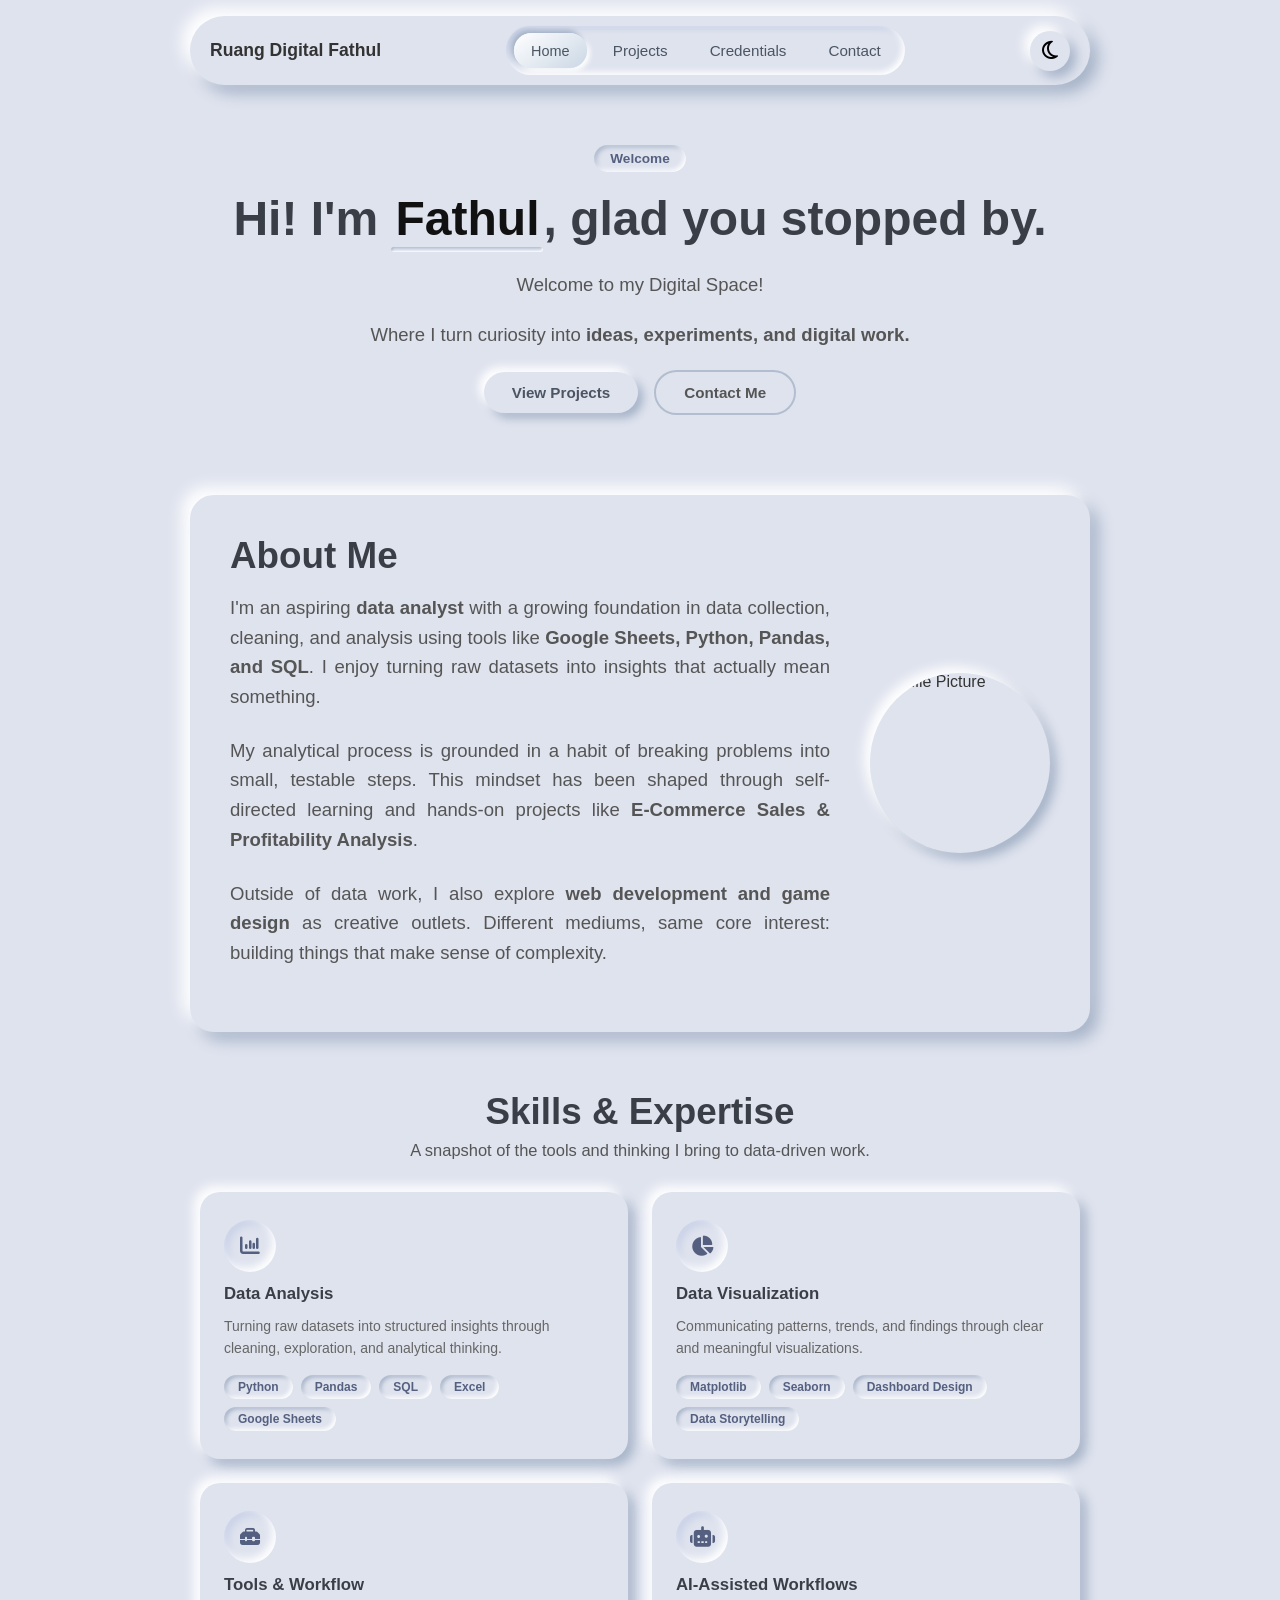
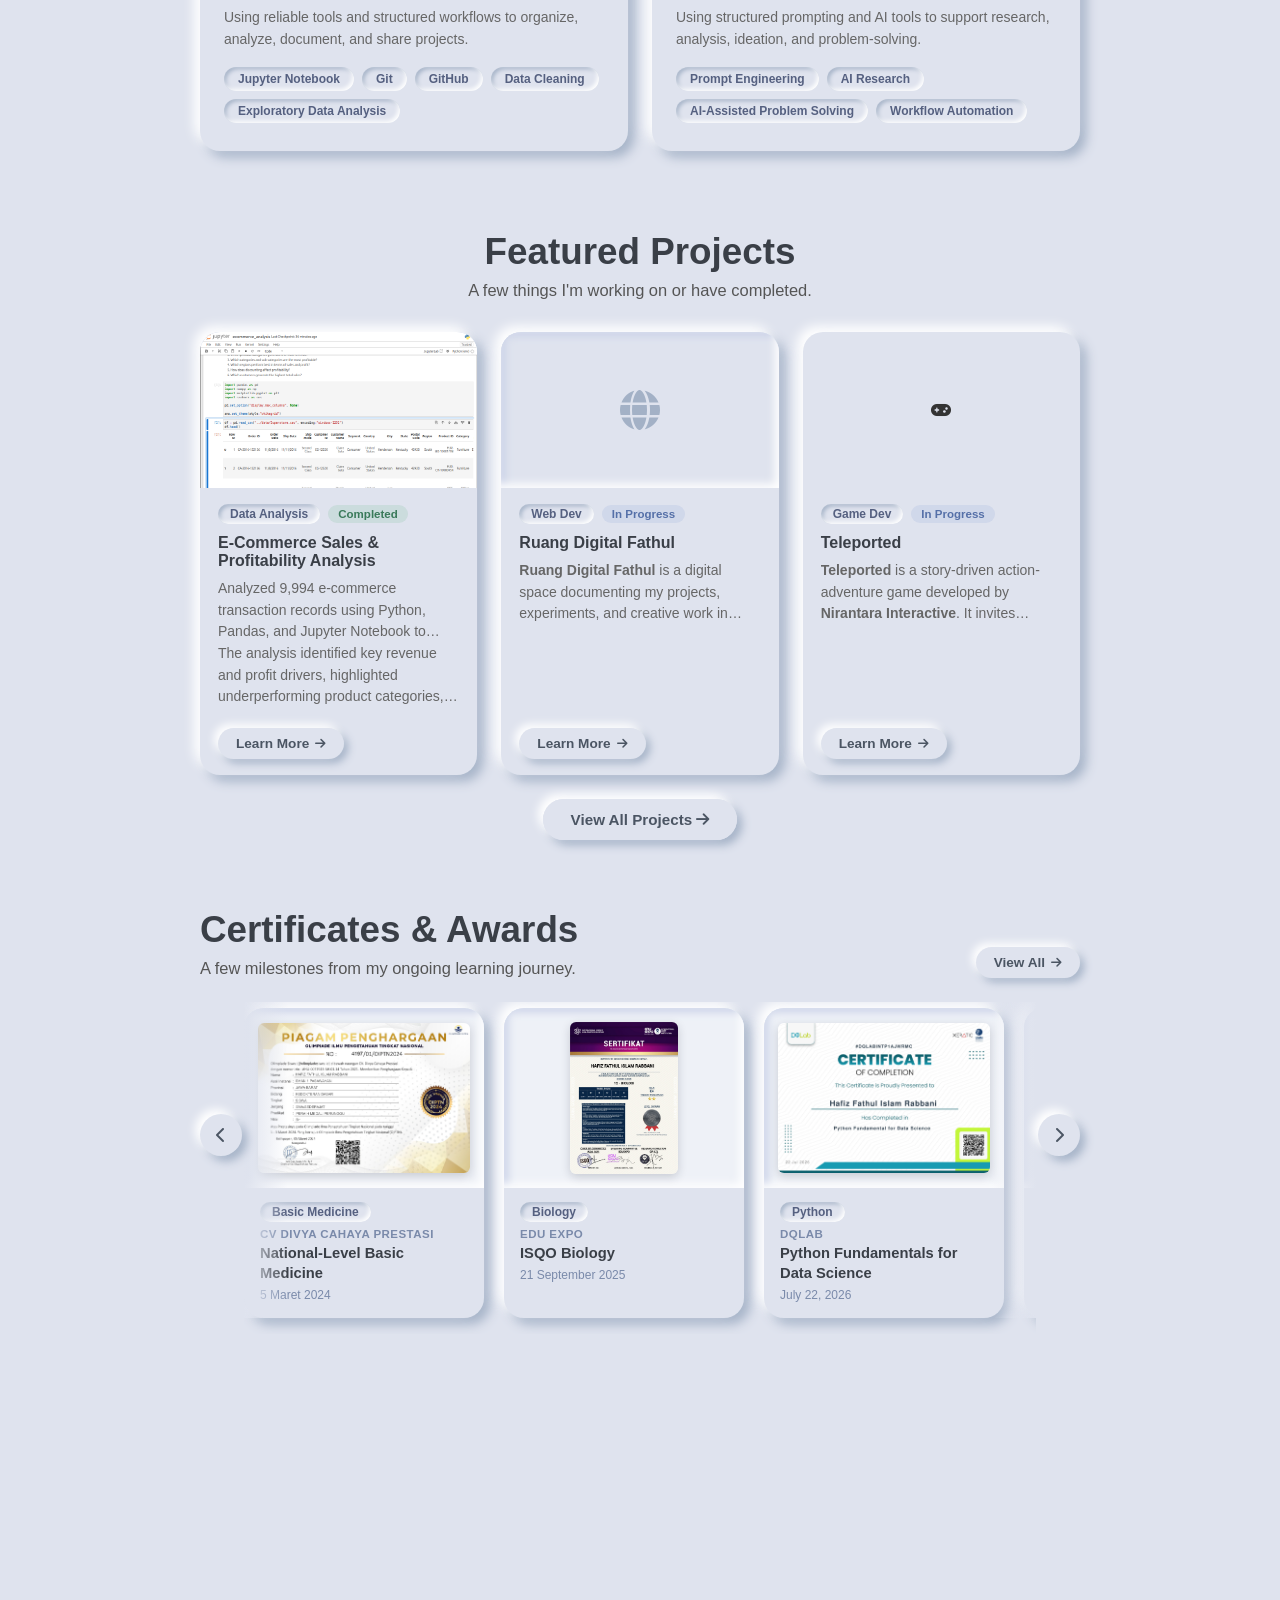
==== commit 3e817457: "up up date date" ====
--- a/index.html
+++ b/index.html
@@ -261,6 +261,9 @@
                         </div>
                     </div>
                 </div>
+                <div class="cert-slider-track" id="cert-slider-track">
+                    <div class="cert-slider-thumb" id="cert-slider-thumb"></div>
+                </div>
             </div>
         </section>
 
--- a/style.css
+++ b/style.css
@@ -1289,24 +1289,46 @@
 }
 
 @media (hover: none) {
-    .cert-slider-nav,
-    .cert-slider-fade {
+    .cert-slider-nav {
         display: none;
     }
 
     .cert-slider-wrap {
         padding: 0;
     }
+
+    .cert-slider-fade {
+        width: 28px;
+    }
+
+    .cert-slider-fade.left {
+        left: 0;
+    }
+
+    .cert-slider-fade.right {
+        right: 0;
+    }
 }
 
 @media (max-width: 680px) {
-    .cert-slider-nav,
-    .cert-slider-fade {
+    .cert-slider-nav {
         display: none;
     }
 
     .cert-slider-wrap {
         padding: 0;
+    }
+
+    .cert-slider-fade {
+        width: 28px;
+    }
+
+    .cert-slider-fade.left {
+        left: 0;
+    }
+
+    .cert-slider-fade.right {
+        right: 0;
     }
 }
 
@@ -1321,6 +1343,41 @@
 
 .cert-slider::-webkit-scrollbar {
     display: none;
+}
+
+.cert-slider-track {
+    display: none;
+}
+
+@media (hover: none) {
+    .cert-slider-track {
+        display: block;
+        position: relative;
+        height: 4px;
+        margin: 4px 16px 0 16px;
+        border-radius: 2px;
+        background: #c7cde0;
+        overflow: hidden;
+    }
+
+    .cert-slider-thumb {
+        position: absolute;
+        top: 0;
+        left: 0;
+        height: 100%;
+        width: 30%;
+        border-radius: 2px;
+        background: #4b5563;
+        transition: transform .1s linear;
+    }
+
+    body.dark .cert-slider-track {
+        background: #292e40;
+    }
+
+    body.dark .cert-slider-thumb {
+        background: #d1d9f0;
+    }
 }
 
 .cert-card {
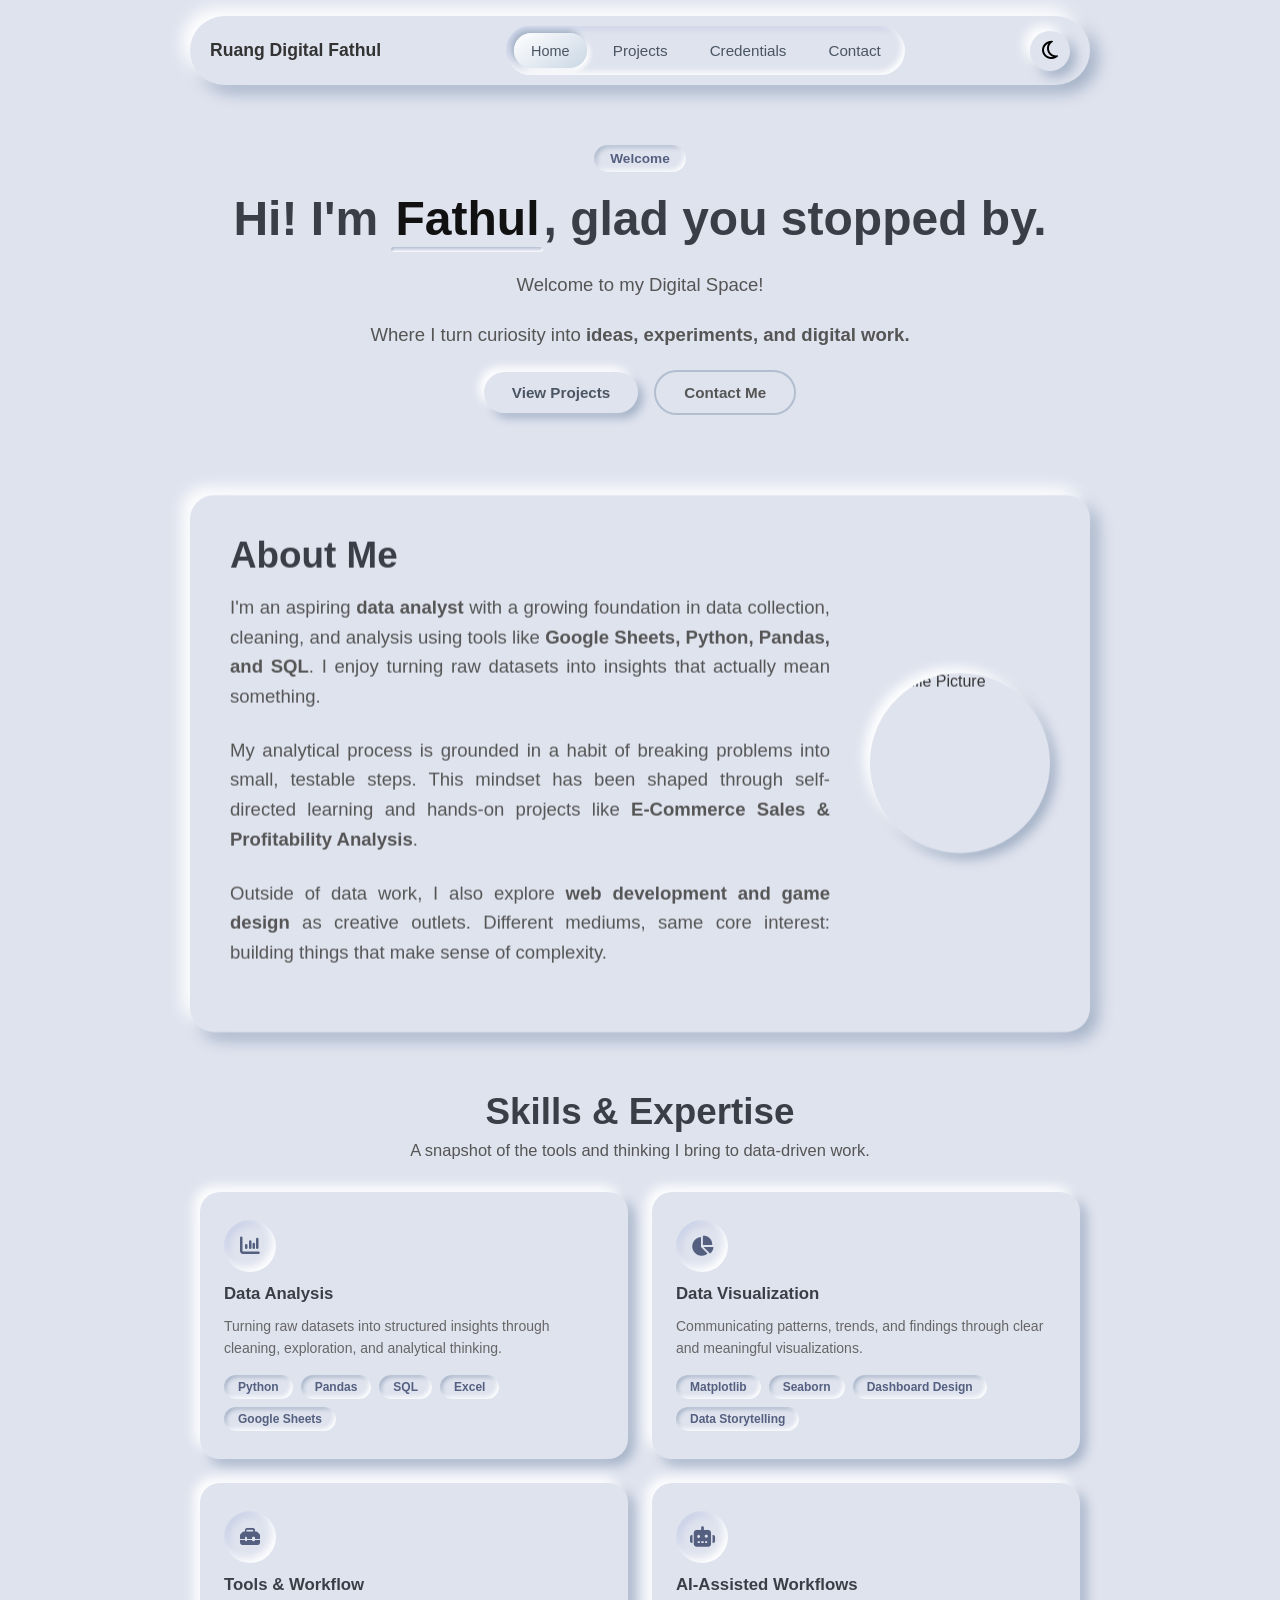
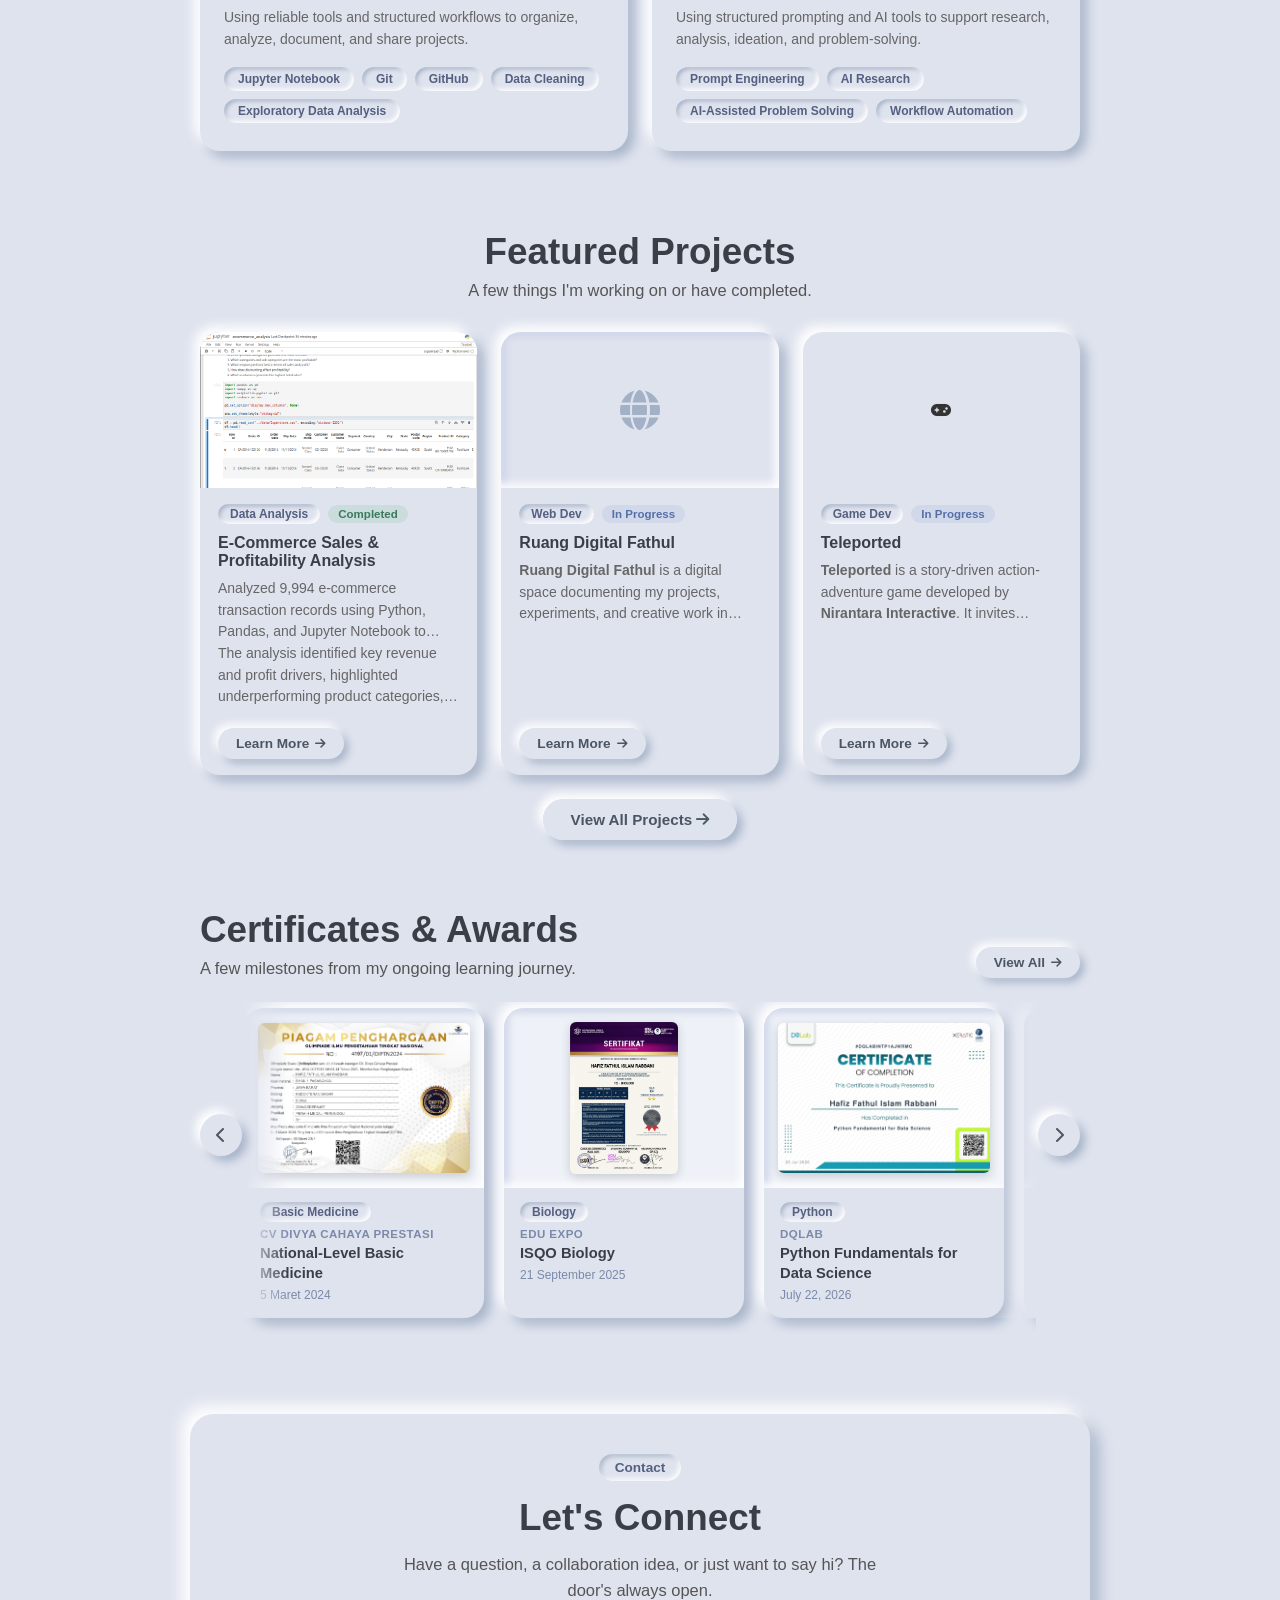
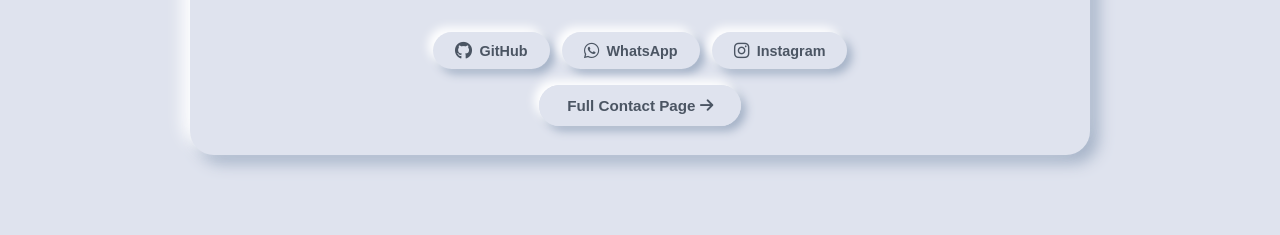
==== commit f6321fde: "update lagi yang tadi masih kurang" ====
--- a/index.html
+++ b/index.html
@@ -261,9 +261,7 @@
                         </div>
                     </div>
                 </div>
-                <div class="cert-slider-track" id="cert-slider-track">
-                    <div class="cert-slider-thumb" id="cert-slider-thumb"></div>
-                </div>
+                <div class="cert-slider-dots" id="cert-slider-dots"></div>
             </div>
         </section>
 
--- a/style.css
+++ b/style.css
@@ -1345,37 +1345,38 @@
     display: none;
 }
 
-.cert-slider-track {
+.cert-slider-dots {
     display: none;
 }
 
 @media (hover: none) {
-    .cert-slider-track {
-        display: block;
-        position: relative;
-        height: 4px;
-        margin: 4px 16px 0 16px;
-        border-radius: 2px;
+    .cert-slider-dots {
+        display: flex;
+        justify-content: center;
+        align-items: center;
+        gap: 8px;
+        margin-top: 6px;
+    }
+
+    .cert-slider-dot {
+        width: 6px;
+        height: 6px;
+        border-radius: 50%;
         background: #c7cde0;
-        overflow: hidden;
-    }
-
-    .cert-slider-thumb {
-        position: absolute;
-        top: 0;
-        left: 0;
-        height: 100%;
-        width: 30%;
-        border-radius: 2px;
+        transition: background-color .3s ease, width .3s ease;
+    }
+
+    .cert-slider-dot.active {
+        width: 18px;
+        border-radius: 3px;
         background: #4b5563;
-        transition: transform .1s linear;
-    }
-
-    body.dark .cert-slider-track {
+    }
+
+    body.dark .cert-slider-dot {
         background: #292e40;
     }
 
-    body.dark .cert-slider-thumb {
+    body.dark .cert-slider-dot.active {
         background: #d1d9f0;
     }
 }
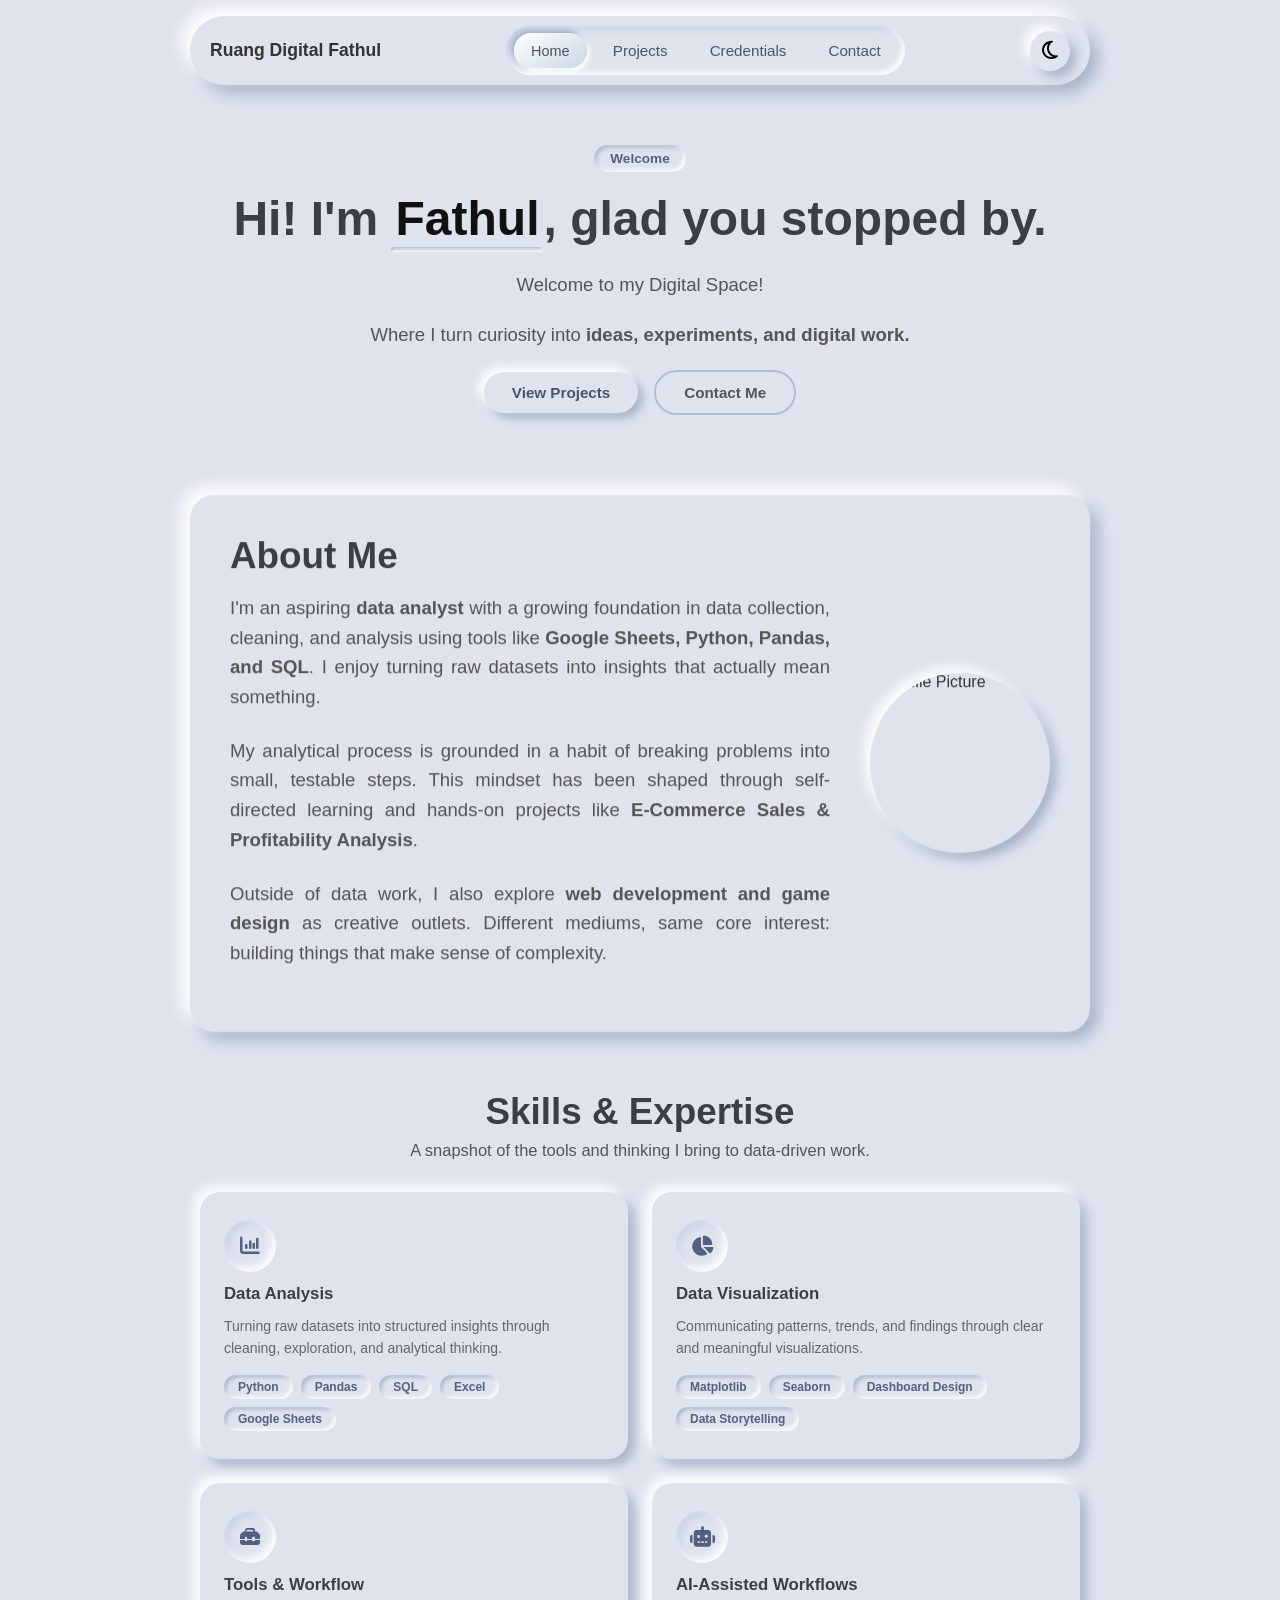
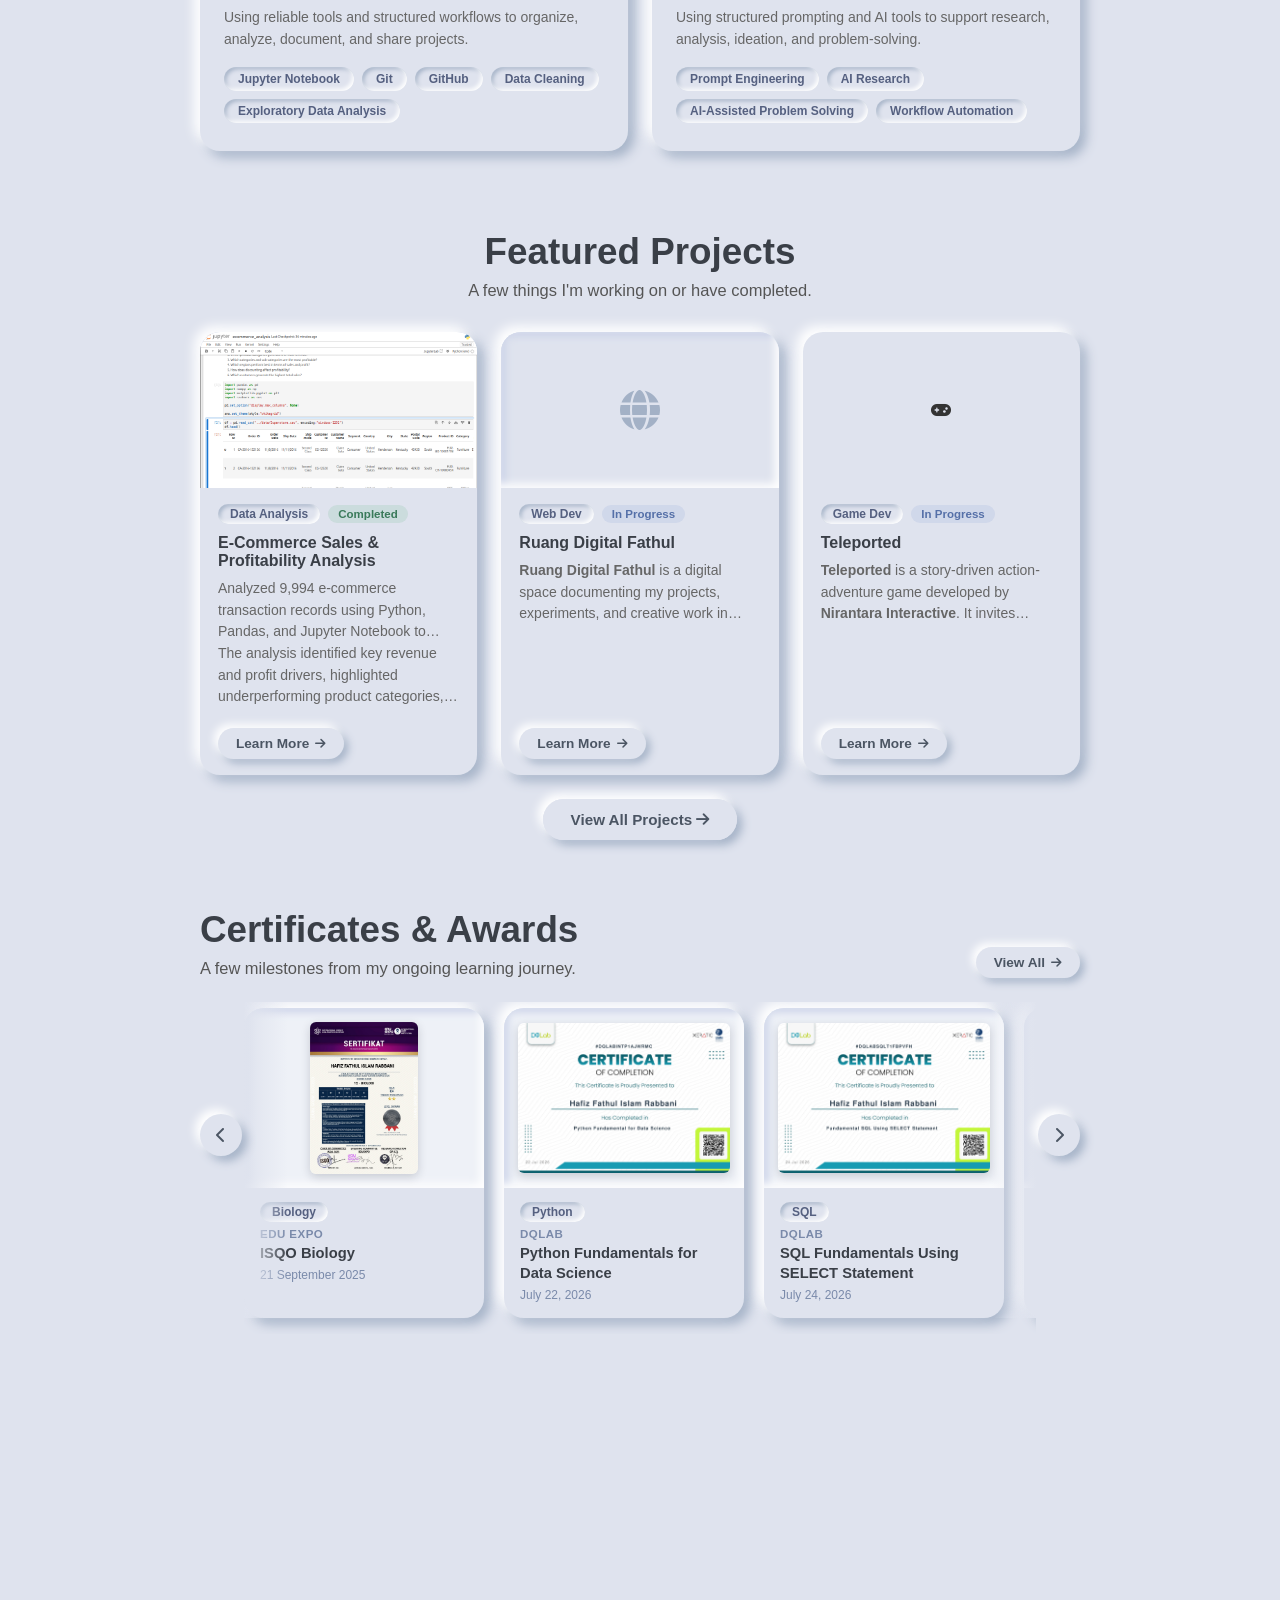
==== commit 18383a34: "update serti" ====
--- a/index.html
+++ b/index.html
@@ -249,17 +249,19 @@
                             <span class="cert-date">July 24, 2026</span>
                         </div>
                     </div>
-                     <div class="cert-card">
-                        <div class="cert-thumb">
-                            <i class="fa-solid fa-certificate"></i>
-                        </div>
-                        <div class="cert-card-body">
-                            <span class="cert-tag">None</span>
-                            <span class="cert-issuer">None</span>
-                            <h3>MORE TO BE ADDED SOON</h3>
-                            <span class="cert-date">None</span>
-                        </div>
-                    </div>
+                    <div class="cert-card">
+                    <div class="cert-thumb">
+                       <a href="assets/pythonfordataprofessional-part1.webp" target="_blank">
+                            <img src="assets/pythonfordataprofessional-part1.webp" alt="Python for Data Professional - Part 1" loading="lazy">
+                        </a>
+                    </div>
+                    <div class="cert-card-body">
+                        <span class="cert-tag">Python</span>
+                        <span class="cert-issuer">DQLab</span>
+                        <h3>Python for Data Professional - Part 1</h3>
+                        <span class="cert-date">July 27, 2026</span>
+                    </div>
+                </div>
                 </div>
                 <div class="cert-slider-dots" id="cert-slider-dots"></div>
             </div>
